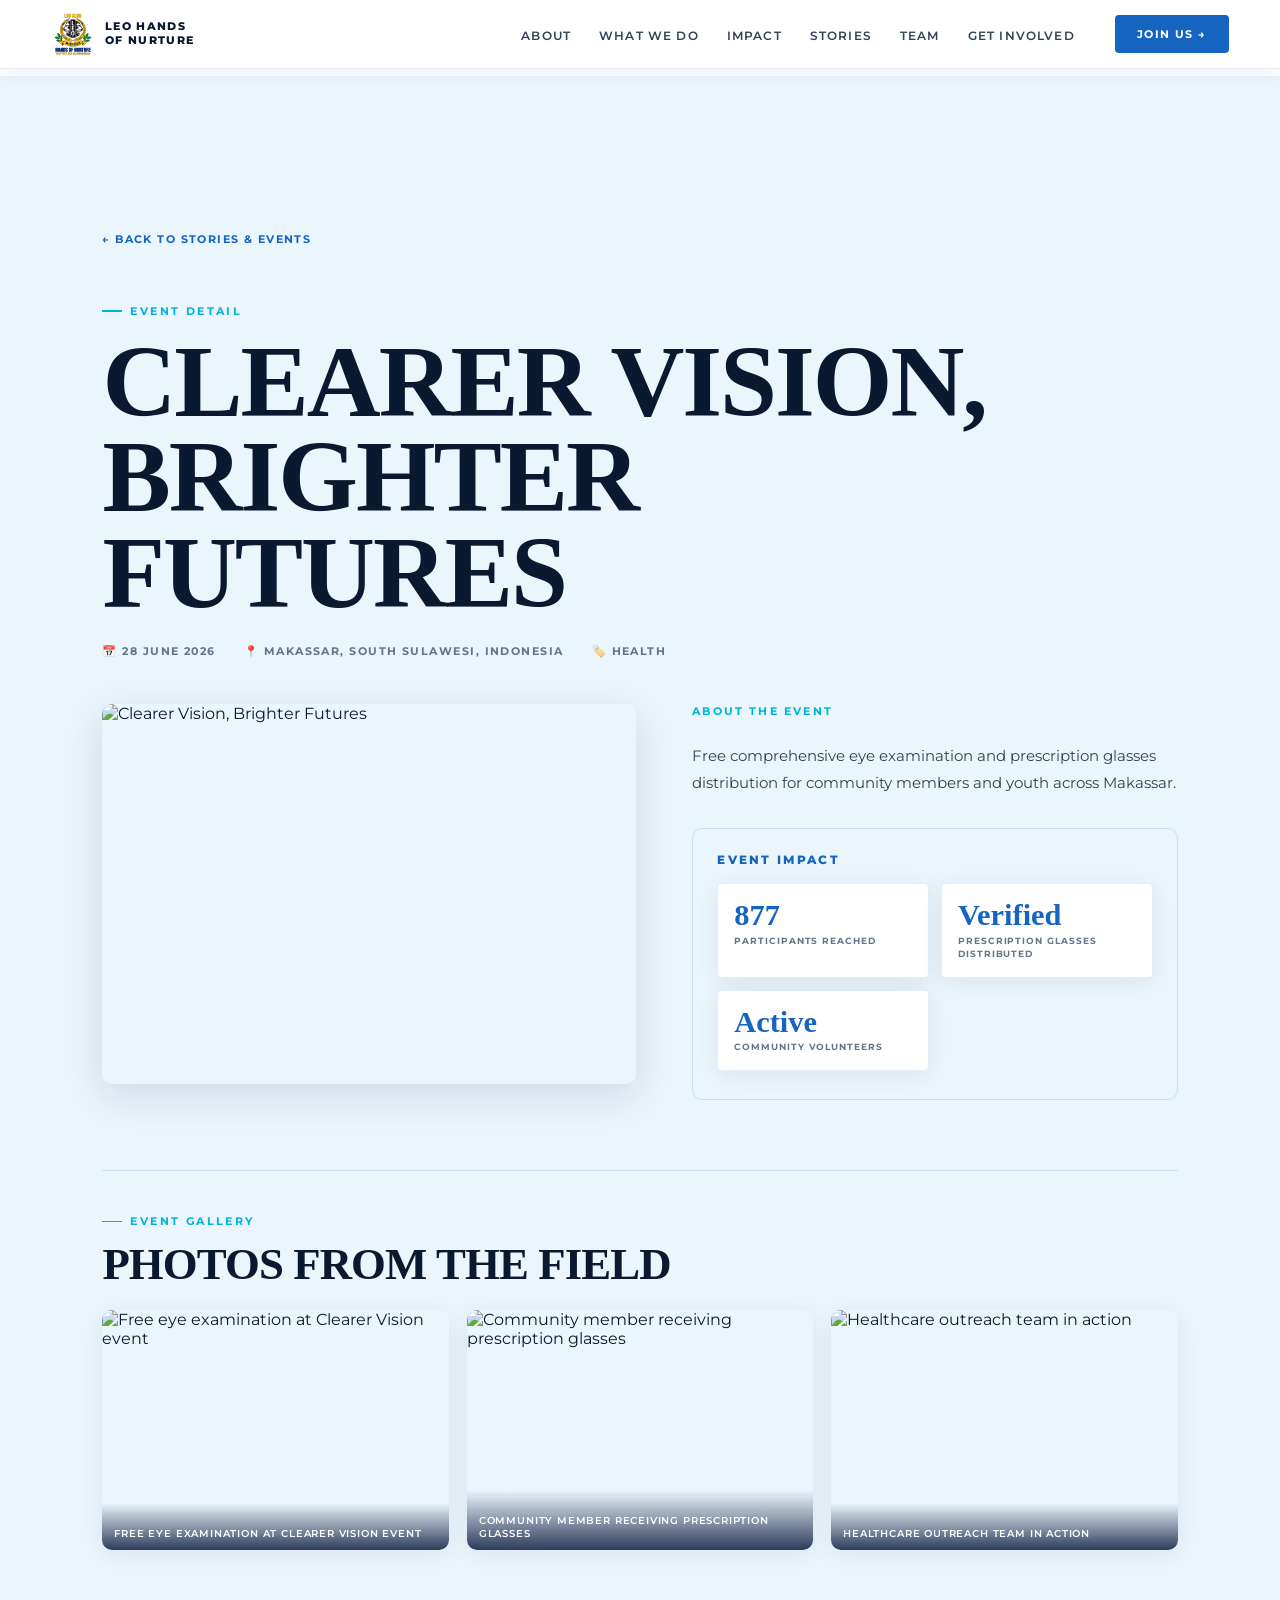
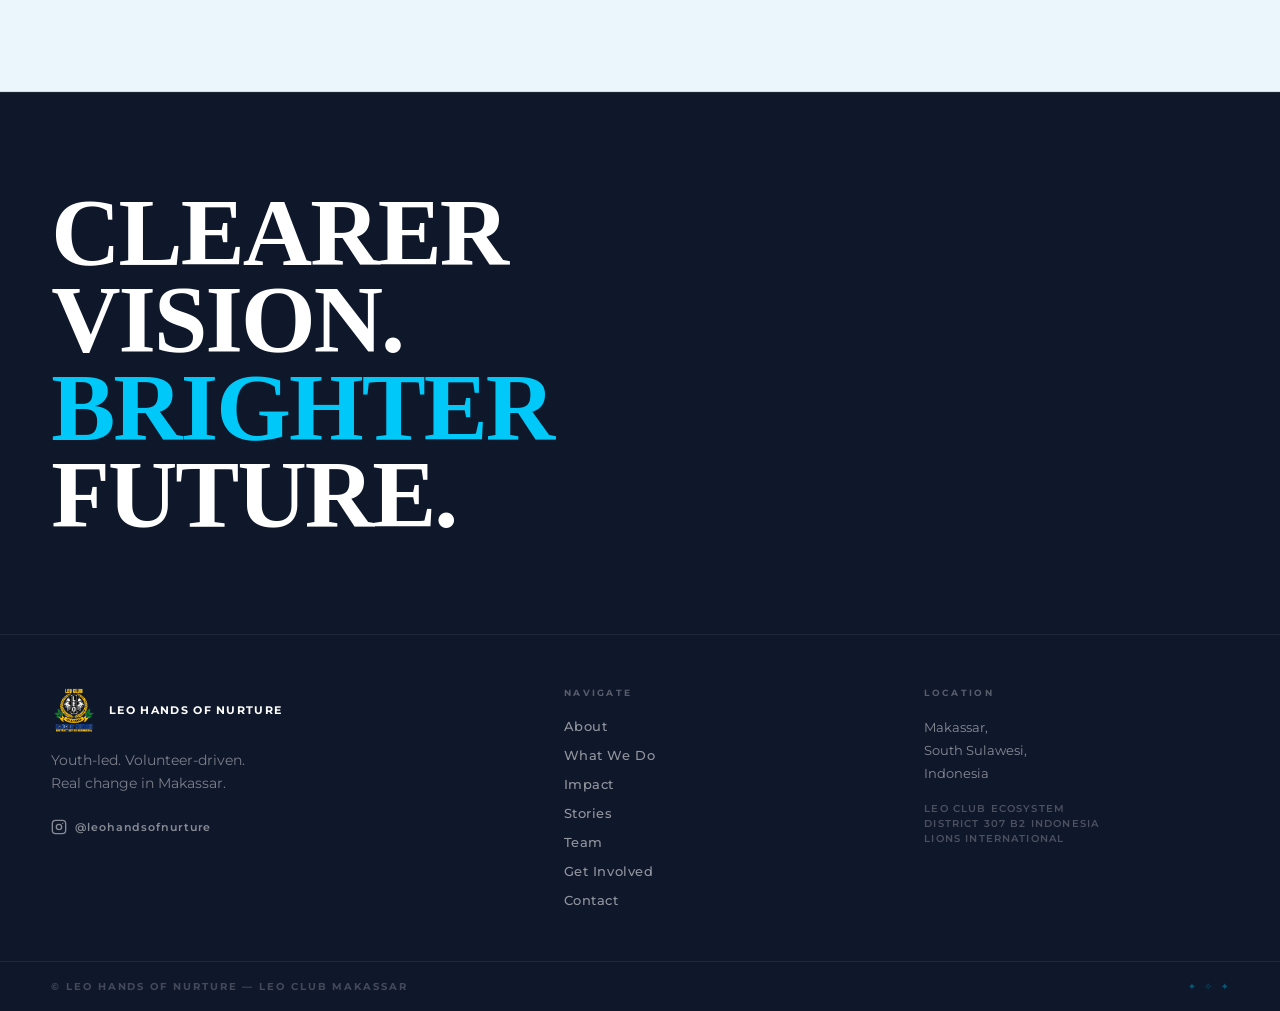
==== events/clearer-vision-brighter-futures.html @ 4dae2dee "Merge remote main and update LHON website" ====
<!DOCTYPE html>
<html lang="en">
<head>
  <meta charset="UTF-8" />
  <meta name="viewport" content="width=device-width, initial-scale=1.0" />
  <meta name="theme-color" content="#1565c0" />
  <title>Clearer Vision, Brighter Futures — Event Detail — Leo Hands of Nurture</title>
  <meta name="description" content="Clearer Vision, Brighter Futures event details — Free eye examinations and prescription glasses in Makassar, South Sulawesi." />
  <link rel="preconnect" href="https://fonts.googleapis.com" />
  <link rel="preconnect" href="https://fonts.gstatic.com" crossorigin />
  <link href="https://fonts.googleapis.com/css2?family=Montserrat:ital,wght@0,300;0,400;0,500;0,600;0,700;0,800;0,900;1,400;1,700&display=swap" rel="stylesheet" />
  <link rel="stylesheet" href="../styles.css" />
</head>
<body class="inner-page event-detail-page" data-event-id="clearer-vision-brighter-futures">

  <!-- ===================== NAVIGATION ===================== -->
  <header id="site-header" role="banner" class="scrolled">
    <nav class="nav-inner" aria-label="Primary navigation">
      <a href="../index.html#hero" class="nav-logo" aria-label="Leo Hands of Nurture — home">
        <img src="../assets/logo.png" alt="Leo Hands of Nurture logo" class="nav-logo-img" />
        <span class="nav-logo-text">LEO HANDS<br/>OF NURTURE</span>
      </a>
      <ul class="nav-links" role="list">
        <li><a href="../index.html#about">About</a></li>
        <li><a href="../index.html#what-we-do">What We Do</a></li>
        <li><a href="../index.html#impact">Impact</a></li>
        <li><a href="../index.html#stories">Stories</a></li>
        <li><a href="../team.html">Team</a></li>
        <li><a href="../index.html#get-involved">Get Involved</a></li>
      </ul>
      <a href="../index.html#collaborate" class="nav-cta btn-primary">JOIN US →</a>
      <button class="nav-hamburger" id="nav-hamburger" aria-label="Open navigation menu" aria-expanded="false" aria-controls="mobile-menu">
        <span></span><span></span><span></span>
      </button>
    </nav>
  </header>

  <!-- ===================== MOBILE MENU ===================== -->
  <div id="mobile-menu" class="mobile-menu" role="dialog" aria-modal="true" aria-label="Navigation menu">
    <div class="mobile-menu-header">
      <a href="../index.html#hero" class="nav-logo" aria-label="Home">
        <img src="../assets/logo.png" alt="Leo Hands of Nurture logo" class="nav-logo-img" />
        <span class="nav-logo-text">LEO HANDS OF NURTURE</span>
      </a>
      <button class="mobile-menu-close" id="mobile-menu-close" aria-label="Close navigation menu">✕</button>
    </div>
    <ul class="mobile-nav-links" role="list">
      <li><a href="../index.html#about" class="mobile-nav-link">About</a></li>
      <li><a href="../index.html#what-we-do" class="mobile-nav-link">What We Do</a></li>
      <li><a href="../index.html#impact" class="mobile-nav-link">Impact</a></li>
      <li><a href="../index.html#stories" class="mobile-nav-link">Stories</a></li>
      <li><a href="../team.html" class="mobile-nav-link">Team</a></li>
      <li><a href="../index.html#get-involved" class="mobile-nav-link">Get Involved</a></li>
    </ul>
    <div class="mobile-menu-footer">
      <a href="../index.html#collaborate" class="btn-primary mobile-cta">JOIN US →</a>
      <p class="mobile-location">Makassar, South Sulawesi, Indonesia</p>
    </div>
  </div>
  <div class="mobile-menu-overlay" id="mobile-menu-overlay" hidden></div>

  <main id="main-content">
    <section class="event-detail-hero" aria-labelledby="event-detail-title">
      <a class="back-link" href="../index.html#stories">← BACK TO STORIES &amp; EVENTS</a>
      <div id="event-detail-content">
        <!-- Rendered by app.js; static markup provided as progressive enhancement -->
        <div class="section-label">EVENT DETAIL</div>
        <h1 id="event-detail-title" class="display-headline">CLEARER VISION, BRIGHTER FUTURES</h1>
        <div class="event-meta">
          <span>📅 28 June 2026</span>
          <span>📍 Makassar, South Sulawesi, Indonesia</span>
          <span>🏷️ HEALTH</span>
        </div>
        <div class="event-detail-layout">
          <div class="event-main-image">
            <img src="https://images.unsplash.com/photo-1576091160550-2173dba999ef?w=800&q=85" alt="Free eye examination at Clearer Vision event" loading="eager" />
          </div>
          <div class="event-detail-copy">
            <h2 class="event-copy-heading">ABOUT THE EVENT</h2>
            <p>Free comprehensive eye examination and prescription glasses distribution for community members and youth across Makassar. Organized by Leo Hands of Nurture volunteers in collaboration with local healthcare partners.</p>
            <div class="event-impact-block">
              <h2 class="event-impact-title">EVENT IMPACT</h2>
              <div class="event-stats">
                <div class="event-stat-box">
                  <strong>877</strong>
                  <span>PARTICIPANTS REACHED</span>
                </div>
                <div class="event-stat-box">
                  <strong>Verified</strong>
                  <span>PRESCRIPTION GLASSES DISTRIBUTED</span>
                </div>
                <div class="event-stat-box">
                  <strong>Active</strong>
                  <span>COMMUNITY VOLUNTEERS</span>
                </div>
                <div class="event-stat-box">
                  <strong>Makassar</strong>
                  <span>OUTREACH FOCUS</span>
                </div>
              </div>
            </div>
          </div>
        </div>
        <section class="event-gallery" aria-labelledby="event-gallery-heading">
          <div class="section-label">EVENT GALLERY</div>
          <h2 id="event-gallery-heading" class="display-headline">PHOTOS FROM THE FIELD</h2>
          <div class="event-gallery-grid">
            <div class="event-gallery-item">
              <img src="https://images.unsplash.com/photo-1576091160550-2173dba999ef?w=700&q=80" alt="Free eye examination at Clearer Vision event" loading="lazy" />
              <span class="event-gallery-caption">Free eye examination at Clearer Vision event</span>
            </div>
            <div class="event-gallery-item">
              <img src="https://images.unsplash.com/photo-1509099836639-18ba1795216d?w=700&q=80" alt="Community member receiving prescription glasses" loading="lazy" />
              <span class="event-gallery-caption">Community member receiving prescription glasses</span>
            </div>
            <div class="event-gallery-item">
              <img src="https://images.unsplash.com/photo-1551076805-e1869033e561?w=700&q=80" alt="Healthcare outreach team in action" loading="lazy" />
              <span class="event-gallery-caption">Healthcare outreach team in action</span>
            </div>
          </div>
        </section>
      </div>
    </section>
  </main>

  <!-- ===================== FOOTER ===================== -->
  <footer id="footer" class="site-footer" role="contentinfo">
    <div class="footer-top">
      <div class="footer-statement display-headline">
        <span>CLEARER</span>
        <span>VISION.</span>
        <span class="footer-accent">BRIGHTER</span>
        <span>FUTURE.</span>
      </div>
    </div>
    <div class="footer-body">
      <div class="footer-brand-col">
        <div class="footer-logo">
          <img src="../assets/logo.png" alt="Leo Club Makassar — Hands of Nurture" class="footer-logo-img" />
          <span>LEO HANDS OF NURTURE</span>
        </div>
        <p class="footer-tagline-text">Youth-led. Volunteer-driven.<br/>Real change in Makassar.</p>
        <a href="https://www.instagram.com" target="_blank" rel="noopener noreferrer" class="footer-instagram" aria-label="Follow Leo Hands of Nurture on Instagram">
          <svg viewBox="0 0 24 24" fill="none" stroke="currentColor" stroke-width="2" aria-hidden="true">
            <rect x="2" y="2" width="20" height="20" rx="5" ry="5"/>
            <circle cx="12" cy="12" r="4"/>
            <circle cx="17.5" cy="6.5" r="1" fill="currentColor" stroke="none"/>
          </svg>
          <span>@leohandsofnurture</span>
        </a>
      </div>
      <nav class="footer-nav-col" aria-label="Footer navigation">
        <h3 class="footer-nav-heading">NAVIGATE</h3>
        <ul role="list">
          <li><a href="../index.html#about">About</a></li>
          <li><a href="../index.html#what-we-do">What We Do</a></li>
          <li><a href="../index.html#impact">Impact</a></li>
          <li><a href="../index.html#stories">Stories</a></li>
          <li><a href="../team.html">Team</a></li>
          <li><a href="../index.html#get-involved">Get Involved</a></li>
          <li><a href="../index.html#collaborate">Contact</a></li>
        </ul>
      </nav>
      <div class="footer-location-col">
        <h3 class="footer-nav-heading">LOCATION</h3>
        <address class="footer-address">
          Makassar,<br/>South Sulawesi,<br/>Indonesia
        </address>
        <div class="footer-affiliation">
          <span>Leo Club Ecosystem</span>
          <span>District 307 B2 Indonesia</span>
          <span>Lions International</span>
        </div>
      </div>
    </div>
    <div class="footer-bottom">
      <span class="footer-copyright">© LEO HANDS OF NURTURE — LEO CLUB MAKASSAR</span>
      <div class="footer-bottom-sparkles" aria-hidden="true">
        <span>✦</span><span>✧</span><span>✦</span>
      </div>
    </div>
  </footer>

  <script src="../app.js"></script>
</body>
</html>
---- styles.css ----
/* ============================================================
   LEO HANDS OF NURTURE — DESIGN SYSTEM v4 (BRIGHT & HOPEFUL)
   ============================================================ */

/* ── DESIGN TOKENS ── */
:root {
  --white:         #ffffff;
  --off-white:     #f8fbff;
  --light-blue:    #e8f4fd;
  --sky-blue:      #38bdf8;
  --cyan:          #00b4d8;
  --cyan-bright:   #00c8f8;
  --campaign-blue: #1565c0;
  --royal-blue:    #1d4ed8;
  --deep-blue:     #0f172a;
  --navy:          #090e1a;
  --text-dark:     #0a192f;
  --text-mid:      #334155;
  --text-soft:     #64748b;
  --border-light:  #e2edf7;
  --border-mid:    #cbdff1;
  --accent-gold:   #f5a623;
  --bg-white:      #ffffff;
  --bg-off-white:  #f6fafe;
  --bg-light-blue: #ebf5fc;
  --bg-blue-block: #1565c0;
  --bg-dark:       #0d1b3e;

  --font-display: 'Georgia', 'Times New Roman', 'Palatino', serif;
  --font-body:    'Montserrat', system-ui, -apple-system, sans-serif;

  --radius-sm:  4px;
  --radius-md:  10px;
  --radius-lg:  18px;
  --radius-xl:  28px;

  --shadow-card:  0 4px 24px rgba(13,27,62,0.07);
  --shadow-lift:  0 12px 40px rgba(13,27,62,0.12);
  --shadow-float: 0 20px 60px rgba(13,27,62,0.15);

  --transition-fast:   0.2s ease;
  --transition-normal: 0.35s cubic-bezier(0.4,0,0.2,1);
  --transition-slow:   0.6s cubic-bezier(0.4,0,0.2,1);
}

/* ── RESET ── */
*, *::before, *::after { box-sizing: border-box; margin: 0; padding: 0; }

html { scroll-behavior: smooth; overflow-x: hidden; }

body {
  font-family: var(--font-body);
  background: var(--bg-white);
  color: var(--text-dark);
  overflow-x: hidden;
  max-width: 100vw;
  -webkit-font-smoothing: antialiased;
}

img { display: block; max-width: 100%; height: auto; }
a { color: inherit; text-decoration: none; }
ul { list-style: none; }
button { font-family: var(--font-body); cursor: pointer; border: none; background: none; }
[hidden] { display: none !important; }

:focus-visible { outline: 2px solid var(--cyan); outline-offset: 3px; border-radius: var(--radius-sm); }

/* ── TYPOGRAPHY ── */
.display-headline {
  font-family: var(--font-display);
  font-weight: 700;
  line-height: 0.93;
  letter-spacing: -0.02em;
  text-transform: uppercase;
  color: var(--text-dark);
}

.section-label {
  font-family: var(--font-body);
  font-size: 0.68rem;
  font-weight: 700;
  letter-spacing: 0.22em;
  text-transform: uppercase;
  color: var(--cyan);
  display: inline-flex;
  align-items: center;
  gap: 8px;
  margin-bottom: 1rem;
}
.section-label::before { content: ''; display: inline-block; width: 20px; height: 1.5px; background: var(--cyan); }
.section-label.on-dark { color: rgba(255,255,255,0.85); }
.section-label.on-dark::before { background: rgba(255,255,255,0.6); }

/* ── BUTTONS ── */
.btn-primary {
  display: inline-flex; align-items: center; gap: 8px;
  font-family: var(--font-body); font-size: 0.78rem; font-weight: 700;
  letter-spacing: 0.13em; text-transform: uppercase;
  color: var(--white); background: var(--campaign-blue);
  padding: 14px 28px; border-radius: var(--radius-sm); border: 2px solid var(--campaign-blue);
  transition: transform var(--transition-fast), background var(--transition-fast), box-shadow var(--transition-fast);
  white-space: nowrap; min-height: 44px;
}
.btn-primary:hover, .btn-primary:focus-visible {
  background: var(--royal-blue); border-color: var(--royal-blue);
  transform: translateY(-2px); box-shadow: 0 8px 24px rgba(21,101,192,0.35);
}

.btn-outline {
  display: inline-flex; align-items: center; gap: 8px;
  font-family: var(--font-body); font-size: 0.78rem; font-weight: 700;
  letter-spacing: 0.13em; text-transform: uppercase;
  color: var(--white); background: transparent;
  padding: 12px 28px; border: 2px solid rgba(255,255,255,0.7); border-radius: var(--radius-sm);
  transition: background var(--transition-fast), color var(--transition-fast), border-color var(--transition-fast), transform var(--transition-fast);
  min-height: 44px;
}
.btn-outline:hover, .btn-outline:focus-visible {
  background: var(--white); color: var(--campaign-blue); border-color: var(--white); transform: translateY(-2px);
}

.btn-primary-light {
  display: inline-flex; align-items: center; gap: 8px;
  font-family: var(--font-body); font-size: 0.78rem; font-weight: 700;
  letter-spacing: 0.13em; text-transform: uppercase;
  color: var(--campaign-blue); background: var(--white);
  padding: 14px 28px; border: 2px solid var(--white); border-radius: var(--radius-sm);
  transition: transform var(--transition-fast), box-shadow var(--transition-fast), background var(--transition-fast);
  min-height: 44px;
}
.btn-primary-light:hover, .btn-primary-light:focus-visible {
  background: var(--light-blue); transform: translateY(-2px); box-shadow: 0 8px 24px rgba(0,0,0,0.15);
}

.btn-outline-light {
  display: inline-flex; align-items: center; gap: 8px;
  font-family: var(--font-body); font-size: 0.78rem; font-weight: 700;
  letter-spacing: 0.13em; text-transform: uppercase;
  color: var(--campaign-blue); background: transparent;
  padding: 12px 28px; border: 2px solid var(--campaign-blue); border-radius: var(--radius-sm);
  transition: background var(--transition-fast), color var(--transition-fast), transform var(--transition-fast);
  min-height: 44px;
}
.btn-outline-light:hover, .btn-outline-light:focus-visible {
  background: var(--campaign-blue); color: var(--white); transform: translateY(-2px);
}

/* ============================================================
   AUTHENTIC TRANSPARENT LOGO SYSTEM (NO WHITE SQUARES)
   ============================================================ */

/* Base sizing for all logo instances */
.nav-logo-img {
  width: 44px;
  height: 44px;
  object-fit: contain;
  flex-shrink: 0;
  border-radius: 0;
  transition: transform var(--transition-fast);
}
.nav-logo:hover .nav-logo-img {
  transform: scale(1.05);
}

.footer-logo-img {
  width: 46px;
  height: 46px;
  object-fit: contain;
  flex-shrink: 0;
}

.network-real-logo {
  width: 72px;
  height: 72px;
  object-fit: contain;
  transition: transform var(--transition-fast);
}
.network-logo-placeholder:hover .network-real-logo {
  transform: scale(1.08);
}

.intro-logo-img {
  width: clamp(160px, 30vw, 240px);
  height: auto;
  object-fit: contain;
  animation: introPulse 2.5s ease-in-out infinite;
  filter: drop-shadow(0 12px 32px rgba(0, 180, 216, 0.2));
}

.footer-logo {
  display: flex;
  align-items: center;
  gap: 12px;
  margin-bottom: 16px;
}

/* ============================================================
   INTRO SCREEN
   ============================================================ */
#intro-screen {
  position: fixed; inset: 0; z-index: 9999;
  display: flex; align-items: center; justify-content: center;
  background: var(--white);
  transition: opacity 0.7s ease, visibility 0.7s ease;
}
#intro-screen.fade-out { opacity: 0; visibility: hidden; pointer-events: none; }
#intro-screen.done { display: none; }

.intro-bg {
  position: absolute; inset: 0;
  background: radial-gradient(ellipse 60% 60% at 50% 50%, rgba(0,180,216,0.06) 0%, transparent 70%);
  pointer-events: none;
}

#intro-skip {
  position: absolute; top: 24px; right: 28px;
  font-family: var(--font-body); font-size: 0.68rem; font-weight: 600;
  letter-spacing: 0.15em; text-transform: uppercase;
  color: var(--text-soft); background: transparent;
  border: 1px solid var(--border-mid); padding: 8px 16px; border-radius: 20px;
  cursor: pointer; transition: color var(--transition-fast), border-color var(--transition-fast);
}
#intro-skip:hover { color: var(--campaign-blue); border-color: var(--campaign-blue); }

.intro-content {
  text-align: center; display: flex; flex-direction: column;
  align-items: center; gap: 20px;
  animation: introReveal 0.7s ease forwards;
}

@keyframes introReveal { from { opacity: 0; transform: translateY(16px); } to { opacity: 1; transform: translateY(0); } }
@keyframes introPulse { 0%, 100% { transform: scale(1); } 50% { transform: scale(1.025); } }

.intro-logo-mark { position: relative; display: flex; align-items: center; justify-content: center; }

.intro-stars { position: absolute; inset: -20px; pointer-events: none; }
.intro-star { position: absolute; color: var(--cyan); font-size: 14px; animation: introStarPulse 2.5s ease-in-out infinite; }
.s1 { top: 15%; left: 10%; animation-delay: 0s; }
.s2 { top: 15%; right: 10%; animation-delay: 0.5s; }
.s3 { bottom: 15%; left: 15%; animation-delay: 1s; }
.s4 { bottom: 15%; right: 15%; animation-delay: 1.5s; }
@keyframes introStarPulse { 0%, 100% { opacity: 0.3; transform: scale(0.9); } 50% { opacity: 0.9; transform: scale(1.2); } }

.intro-tagline { display: flex; flex-direction: column; align-items: center; gap: 3px; animation: introTaglineReveal 0.8s ease 0.4s both; }
@keyframes introTaglineReveal { from { opacity: 0; } to { opacity: 1; } }
.intro-tagline span {
  font-family: var(--font-body); font-size: clamp(0.6rem, 1.4vw, 0.72rem);
  font-weight: 700; letter-spacing: 0.28em; color: var(--text-soft); text-transform: uppercase;
}

/* ============================================================
   NAVIGATION
   ============================================================ */
#site-header {
  position: fixed; top: 0; left: 0; right: 0; z-index: 1000;
  padding: 16px 0; background: transparent;
  transition: background var(--transition-normal), padding var(--transition-normal), box-shadow var(--transition-normal);
}
#site-header.scrolled {
  background: rgba(255,255,255,0.96);
  backdrop-filter: blur(20px); -webkit-backdrop-filter: blur(20px);
  padding: 10px 0; box-shadow: 0 2px 20px rgba(13,27,62,0.1);
}

/* When over hero (dark bg) and not yet scrolled on homepage */
body:not(.inner-page) #site-header:not(.scrolled) .nav-logo-text { color: var(--white); }
body:not(.inner-page) #site-header:not(.scrolled) .nav-links a { color: rgba(255,255,255,0.85); }
body:not(.inner-page) #site-header:not(.scrolled) .nav-hamburger span { background: var(--white); }
body:not(.inner-page) #site-header:not(.scrolled) .nav-cta {
  background: rgba(255,255,255,0.15); border-color: rgba(255,255,255,0.6); color: var(--white);
}
body:not(.inner-page) #site-header:not(.scrolled) .nav-cta:hover { background: var(--white); color: var(--campaign-blue); }

/* Inner page header: always solid white background, dark legible text, crisp border */
body.inner-page {
  padding-top: 76px;
}
body.inner-page #site-header {
  background: rgba(255, 255, 255, 0.98) !important;
  backdrop-filter: blur(20px);
  -webkit-backdrop-filter: blur(20px);
  padding: 12px 0;
  box-shadow: 0 2px 20px rgba(13, 27, 62, 0.08);
  border-bottom: 1px solid var(--border-light);
}
body.inner-page #site-header .nav-logo-text { color: var(--text-dark) !important; }
body.inner-page #site-header .nav-links a { color: var(--text-mid) !important; }
body.inner-page #site-header .nav-links a:hover,
body.inner-page #site-header .nav-links a.nav-active { color: var(--campaign-blue) !important; }
body.inner-page #site-header .nav-hamburger span { background: var(--text-dark) !important; }
body.inner-page #site-header .nav-cta {
  background: var(--campaign-blue) !important;
  border-color: var(--campaign-blue) !important;
  color: var(--white) !important;
}
body.inner-page #site-header .nav-cta:hover {
  background: var(--royal-blue) !important;
  border-color: var(--royal-blue) !important;
  color: var(--white) !important;
}

.nav-inner {
  max-width: 1400px; margin: 0 auto;
  padding: 0 clamp(20px, 4vw, 60px);
  display: flex; align-items: center; gap: 32px;
}
.nav-logo { display: flex; align-items: center; gap: 10px; flex-shrink: 0; }
.nav-logo-text {
  font-family: var(--font-body); font-size: 0.68rem; font-weight: 800;
  letter-spacing: 0.12em; text-transform: uppercase; color: var(--text-dark);
  white-space: nowrap; line-height: 1.25;
  transition: color var(--transition-fast);
}
#site-header.scrolled .nav-logo-text { color: var(--text-dark); }

.nav-links { display: flex; align-items: center; gap: 28px; margin-left: auto; }
.nav-links a {
  font-family: var(--font-body); font-size: 0.73rem; font-weight: 600;
  letter-spacing: 0.1em; text-transform: uppercase; color: var(--text-mid);
  transition: color var(--transition-fast); position: relative;
}
.nav-links a::after {
  content: ''; position: absolute; bottom: -3px; left: 0;
  width: 0; height: 2px; background: var(--cyan); transition: width var(--transition-fast);
}
.nav-links a:hover, .nav-links a:focus-visible { color: var(--campaign-blue); }
.nav-links a:hover::after, .nav-links a:focus-visible::after { width: 100%; }
.nav-links a.nav-active { color: var(--campaign-blue); }
.nav-links a.nav-active::after { width: 100%; }

.nav-cta { margin-left: 8px; font-size: 0.7rem; padding: 10px 20px; min-height: 38px; }

.nav-hamburger { display: none; flex-direction: column; gap: 5px; padding: 8px; margin-left: auto; }
.nav-hamburger span {
  display: block; width: 22px; height: 2px; background: var(--text-dark);
  border-radius: 2px; transition: transform var(--transition-fast), opacity var(--transition-fast);
}

/* ── MOBILE MENU ── */
.mobile-menu {
  position: fixed; inset: 0; z-index: 1001;
  background: var(--white); display: flex !important; flex-direction: column;
  transform: translateX(100%); transition: transform 0.4s cubic-bezier(0.4,0,0.2,1);
  visibility: hidden; pointer-events: none;
}
.mobile-menu.open { transform: translateX(0); visibility: visible; pointer-events: auto; }

.mobile-menu-overlay {
  position: fixed; inset: 0; z-index: 1000;
  background: rgba(13,27,62,0.45); opacity: 0; transition: opacity var(--transition-normal);
}
.mobile-menu-overlay:not([hidden]) { display: block; opacity: 1; }

.mobile-menu-header {
  display: flex; align-items: center; justify-content: space-between;
  padding: 20px 24px; border-bottom: 1px solid var(--border-light);
}
.mobile-menu-close { font-size: 1.2rem; color: var(--text-soft); padding: 8px; transition: color var(--transition-fast); }
.mobile-menu-close:hover { color: var(--text-dark); }

.mobile-nav-links { flex: 1; display: flex; flex-direction: column; padding: 28px 24px; gap: 0; overflow-y: auto; }
.mobile-nav-link {
  display: flex; align-items: center;
  font-family: var(--font-display); font-size: clamp(1.6rem, 5.5vw, 2.2rem);
  font-weight: 700; color: var(--text-dark); padding: 12px 0;
  border-bottom: 1px solid var(--border-light);
  transition: color var(--transition-fast), padding-left var(--transition-fast);
  text-transform: uppercase; letter-spacing: 0.02em; min-height: 52px;
}
.mobile-nav-link:hover, .mobile-nav-link:focus-visible { color: var(--campaign-blue); padding-left: 8px; }

.mobile-menu-footer {
  padding: 24px; border-top: 1px solid var(--border-light);
  display: flex; flex-direction: column; gap: 12px; background: var(--bg-off-white);
}
.mobile-cta { width: 100%; justify-content: center; font-size: 0.82rem; padding: 15px; }
.mobile-location { font-size: 0.65rem; letter-spacing: 0.14em; text-transform: uppercase; color: var(--text-soft); text-align: center; }

/* ============================================================
   HERO
   ============================================================ */
.section-hero {
  position: relative; min-height: 100svh;
  background: var(--royal-blue); overflow: hidden;
  display: flex; flex-direction: column;
}

.hero-bg-shapes { position: absolute; inset: 0; pointer-events: none; z-index: 0; }
.hero-shape { position: absolute; border-radius: 50%; }
.shape-1 { width: 800px; height: 800px; background: radial-gradient(circle, rgba(0,200,248,0.18) 0%, transparent 65%); top: -300px; right: -150px; }
.shape-2 { width: 500px; height: 500px; background: radial-gradient(circle, rgba(0,180,216,0.12) 0%, transparent 65%); bottom: -100px; left: -120px; }
.shape-3 { width: 250px; height: 250px; background: rgba(255,255,255,0.04); top: 55%; right: 18%; border-radius: 50%; }

.hero-grid {
  flex: 1; display: grid; grid-template-columns: 1fr 1.2fr 0.45fr;
  max-width: 1400px; margin: 0 auto; width: 100%;
  padding: 120px clamp(20px,4vw,60px) 80px;
  align-items: center; position: relative; z-index: 1;
}

.hero-left { display: flex; flex-direction: column; gap: 28px; padding-right: 36px; }

.hero-label {
  display: inline-flex; align-items: center; gap: 8px;
  font-family: var(--font-body); font-size: 0.62rem; font-weight: 700;
  letter-spacing: 0.25em; text-transform: uppercase; color: rgba(255,255,255,0.5);
}
.label-dot {
  width: 6px; height: 6px; border-radius: 50%; background: var(--cyan-bright); flex-shrink: 0;
  animation: dotPulse 2s ease-in-out infinite;
}
@keyframes dotPulse { 0%, 100% { transform: scale(1); opacity: 0.8; } 50% { transform: scale(1.5); opacity: 1; } }

.hero-headline { font-size: clamp(2.8rem, 6.2vw, 7rem); color: var(--white); }
.hero-line { display: block; opacity: 0; transform: translateY(40px); transition: opacity 0.6s ease, transform 0.6s ease; }
.hero-line.revealed { opacity: 1; transform: translateY(0); }
.hl-1 { transition-delay: 0.1s; }
.hl-2 { transition-delay: 0.2s; color: var(--cyan-bright); }
.hl-3 { transition-delay: 0.3s; }
.hl-4 { transition-delay: 0.4s; -webkit-text-stroke: 1.5px rgba(255,255,255,0.45); color: transparent; }

.hero-sub {
  font-family: var(--font-body); font-size: clamp(0.72rem, 1.4vw, 0.88rem);
  font-weight: 600; letter-spacing: 0.22em; text-transform: uppercase; color: rgba(255,255,255,0.55);
}
.hero-ctas { display: flex; flex-wrap: wrap; gap: 12px; }

/* Hero Center */
.hero-center {
  position: relative; display: flex; align-items: center;
  justify-content: center; height: 580px;
}
.hero-photo-frame {
  border-radius: var(--radius-md); overflow: hidden;
  transition: transform 0.4s ease, box-shadow 0.4s ease; will-change: transform;
}
.hero-photo-frame:hover { box-shadow: var(--shadow-float); z-index: 5; }

.main-photo {
  width: 340px; height: 420px; box-shadow: var(--shadow-float);
  position: relative; border: 4px solid rgba(255,255,255,0.12);
}
.main-photo .photo-inner { width: 100%; height: 100%; overflow: hidden; }
.main-photo img { width: 100%; height: 100%; object-fit: cover; transition: transform 0.6s ease; }
.main-photo:hover img { transform: scale(1.04); }

.photo-label {
  position: absolute; bottom: 12px; left: 12px;
  font-family: var(--font-body); font-size: 0.58rem; font-weight: 700;
  letter-spacing: 0.18em; text-transform: uppercase;
  background: var(--cyan-bright); color: var(--deep-blue); padding: 4px 10px; border-radius: 2px;
}

.float-photo { position: absolute; box-shadow: var(--shadow-lift); border: 3px solid var(--white); }
.float-photo img { width: 100%; height: 100%; object-fit: cover; }
.fp-1 { width: 140px; height: 160px; top: 20px; left: -30px; transform: rotate(-3deg); border-radius: var(--radius-md); }
.fp-1:hover { transform: rotate(0deg) scale(1.06); }
.fp-2 { width: 120px; height: 140px; bottom: 60px; left: -20px; transform: rotate(2deg); border-radius: var(--radius-md); }
.fp-2:hover { transform: rotate(0deg) scale(1.06); }
.fp-3 { width: 130px; height: 150px; top: 30px; right: -30px; transform: rotate(3deg); border-radius: var(--radius-md); }
.fp-3:hover { transform: rotate(0deg) scale(1.06); }

.hero-sparkles { position: absolute; inset: 0; pointer-events: none; }
.sparkle { position: absolute; color: rgba(255,255,255,0.5); animation: sparkleFade 3s ease-in-out infinite; }
.sp-1 { top: 10%; left: 10%; font-size: 10px; animation-delay: 0s; }
.sp-2 { top: 18%; right: 6%; font-size: 14px; animation-delay: 0.7s; }
.sp-3 { bottom: 28%; left: 6%; font-size: 8px; animation-delay: 1.2s; }
.sp-4 { bottom: 14%; right: 14%; font-size: 12px; animation-delay: 1.8s; }
.sp-5 { top: 52%; left: 48%; font-size: 10px; animation-delay: 2.3s; }
@keyframes sparkleFade { 0%, 100% { opacity: 0.2; transform: scale(0.8); } 50% { opacity: 1; transform: scale(1.3); } }

.hero-line-deco { position: absolute; pointer-events: none; }
.hero-line-v { width: 1px; height: 80px; top: 40px; right: 30px; background: rgba(255,255,255,0.15); }
.hero-line-h { height: 1px; width: 60px; bottom: 50px; left: 30px; background: rgba(255,255,255,0.15); }

/* Hero Right */
.hero-right { display: flex; flex-direction: column; align-items: flex-start; gap: 28px; padding-left: 20px; }
.hero-tagline-vert { display: flex; flex-direction: column; gap: 5px; }
.hero-tagline-vert span {
  font-family: var(--font-body); font-size: 0.58rem; font-weight: 700;
  letter-spacing: 0.2em; text-transform: uppercase; color: rgba(255,255,255,0.4);
}
.hero-stat-pill {
  display: flex; align-items: baseline; gap: 8px;
  background: rgba(255,255,255,0.1); border: 1px solid rgba(255,255,255,0.2);
  padding: 14px 18px; border-radius: var(--radius-md); backdrop-filter: blur(8px);
}
.stat-big { font-family: var(--font-display); font-size: 2rem; font-weight: 700; color: var(--cyan-bright); line-height: 1; }
.stat-label { font-family: var(--font-body); font-size: 0.58rem; font-weight: 600; letter-spacing: 0.12em; text-transform: uppercase; color: rgba(255,255,255,0.55); line-height: 1.35; }
.hero-badge { display: flex; flex-direction: column; gap: 4px; }
.hero-badge span { font-family: var(--font-body); font-size: 0.54rem; font-weight: 700; letter-spacing: 0.15em; text-transform: uppercase; color: rgba(255,255,255,0.35); }

/* Hero scroll indicator */
.hero-scroll-indicator {
  position: absolute; bottom: 28px; left: 50%; transform: translateX(-50%);
  display: flex; flex-direction: column; align-items: center; gap: 4px; z-index: 1;
}
.scroll-text { font-family: var(--font-body); font-size: 0.52rem; font-weight: 600; letter-spacing: 0.25em; color: rgba(255,255,255,0.35); }
.scroll-arrow { color: rgba(255,255,255,0.35); font-size: 1rem; animation: scrollBounce 2s ease-in-out infinite; }
@keyframes scrollBounce { 0%, 100% { transform: translateY(0); } 50% { transform: translateY(6px); } }

/* ============================================================
   MARQUEE STRIPS
   ============================================================ */
.marquee-strip { overflow: hidden; padding: 16px 0; position: relative; z-index: 1; }

.marquee-dark {
  background: var(--bg-light-blue);
  border-top: 1px solid var(--border-mid); border-bottom: 1px solid var(--border-mid);
}
.marquee-dark .marquee-content span { color: var(--campaign-blue) !important; }
.marquee-dark .marquee-dot { color: var(--cyan) !important; }

.marquee-cyan { background: var(--cyan); }
.marquee-cyan .marquee-content span { color: var(--white) !important; }
.marquee-cyan .marquee-dot { color: rgba(255,255,255,0.5) !important; }
.marquee-outlined { -webkit-text-stroke: 1.5px var(--white) !important; color: transparent !important; font-size: 0.78rem !important; }

.marquee-light {
  background: var(--bg-white);
  border-top: 1.5px solid var(--border-mid); border-bottom: 1.5px solid var(--border-mid);
}
.marquee-light .marquee-large span { color: rgba(21,101,192,0.35) !important; }
.marquee-light .marquee-large .marquee-dot { color: rgba(21,101,192,0.18) !important; }

.marquee-track { display: flex; width: max-content; animation: marqueeLeft 28s linear infinite; }
.marquee-right { animation: marqueeRight 22s linear infinite; }
@keyframes marqueeLeft { from { transform: translateX(0); } to { transform: translateX(-50%); } }
@keyframes marqueeRight { from { transform: translateX(-50%); } to { transform: translateX(0); } }

.marquee-content {
  display: flex; align-items: center; gap: 28px;
  padding: 0 14px; white-space: nowrap; flex-shrink: 0;
}
.marquee-content span {
  font-family: var(--font-body); font-size: 0.78rem; font-weight: 700;
  letter-spacing: 0.2em; text-transform: uppercase; color: var(--campaign-blue);
}
.marquee-dot { font-size: 0.6rem !important; }
.marquee-large span {
  font-family: var(--font-display) !important; font-size: clamp(1.2rem, 3vw, 2rem) !important;
  font-weight: 700 !important; letter-spacing: 0.05em !important;
}
.marquee-strip:hover .marquee-track { animation-play-state: paused; }
@media (prefers-reduced-motion: reduce) {
  .marquee-track { animation: none !important; }
  .marquee-content { flex-wrap: wrap; }
}

@media (max-width: 1024px) {
  .wwd-grid-content { grid-template-columns: repeat(2, minmax(0, 1fr)); }
  .member-grid { grid-template-columns: repeat(2, minmax(0, 1fr)); }
}

@media (max-width: 768px) {
  .event-timeline { padding-left: 34px; }
  .event-timeline::before { left: 8px; }
  .timeline-marker { left: -32px; }
  .timeline-date { position: static; width: auto; text-align: left; margin-bottom: 10px; }
  .timeline-card { grid-template-columns: 1fr; }
  .timeline-card-image { min-height: 170px; }
  .department-heading { align-items: flex-start; flex-direction: column; }
  .department-heading h2 { text-align: left; }
  .event-detail-layout { grid-template-columns: minmax(0, 1fr); gap: 32px; }
  .event-main-image { min-height: 280px; }
}

@media (max-width: 480px) {
  .wwd-grid-content, .member-grid { grid-template-columns: 1fr; }
  .inner-page { padding-top: 68px; }
  .inner-hero h1, .event-detail-hero h1 { font-size: clamp(2.6rem, 13vw, 4rem); }
}

/* Keep the new data-driven surfaces within the mobile viewport. */
@media (max-width: 1024px) {
  .wwd-grid-content { grid-template-columns: repeat(2, minmax(0, 1fr)); }
  .member-grid { grid-template-columns: repeat(2, minmax(0, 1fr)); }
}

@media (max-width: 768px) {
  .event-timeline { padding-left: 34px; }
  .event-timeline::before { left: 8px; }
  .timeline-marker { left: -32px; }
  .timeline-date { position: static; width: auto; text-align: left; margin-bottom: 10px; }
  .timeline-card { grid-template-columns: 1fr; }
  .timeline-card-image { min-height: 170px; }
  .department-heading { align-items: flex-start; flex-direction: column; }
  .department-heading h2 { text-align: left; }
  .event-detail-layout { grid-template-columns: minmax(0, 1fr); gap: 32px; }
  .event-main-image { min-height: 280px; }
}

@media (max-width: 480px) {
  .wwd-grid-content, .member-grid { grid-template-columns: 1fr; }
  .inner-page { padding-top: 68px; }
  .inner-hero h1, .event-detail-hero h1 { font-size: clamp(2.6rem, 13vw, 4rem); }
}

@media (max-width: 1024px) {
  .wwd-grid-content { grid-template-columns: repeat(2, 1fr); }
  .member-grid { grid-template-columns: repeat(2, minmax(0, 1fr)); }
  .event-detail-layout { gap: 32px; }
}

@media (max-width: 768px) {
  .event-timeline { padding-left: 34px; }
  .event-timeline::before { left: 8px; }
  .timeline-marker { left: -32px; }
  .timeline-date { position: static; width: auto; text-align: left; margin-bottom: 10px; }
  .timeline-card { grid-template-columns: 1fr; }
  .timeline-card-image { min-height: 170px; }
  .department-heading { align-items: flex-start; flex-direction: column; }
  .department-heading h2 { text-align: left; }
  .event-detail-layout { grid-template-columns: 1fr; }
  .event-main-image { min-height: 280px; }
}

@media (max-width: 480px) {
  .wwd-grid-content, .member-grid { grid-template-columns: 1fr; }
  .inner-page { padding-top: 68px; }
  .inner-hero h1, .event-detail-hero h1 { font-size: clamp(2.6rem, 13vw, 4rem); }
}

/* ============================================================
   ABOUT
   ============================================================ */
.section-about {
  background: var(--bg-white);
  padding: clamp(80px,10vw,140px) clamp(20px,4vw,60px);
  max-width: 1400px; margin: 0 auto;
}
.about-grid { display: grid; grid-template-columns: 1fr 1fr; gap: 80px; align-items: center; }
.about-headline { font-size: clamp(2.2rem, 4.5vw, 4.5rem); margin-bottom: 28px; color: var(--text-dark); }
.about-headline span { display: block; }
.about-body { display: flex; flex-direction: column; gap: 16px; margin-bottom: 28px; }
.about-body p { font-size: 0.95rem; line-height: 1.78; color: var(--text-mid); }
.about-tags { display: flex; flex-wrap: wrap; gap: 8px; }
.tag {
  font-family: var(--font-body); font-size: 0.62rem; font-weight: 700; letter-spacing: 0.12em;
  text-transform: uppercase; color: var(--campaign-blue); background: var(--bg-light-blue);
  border: 1px solid var(--border-mid); padding: 6px 14px; border-radius: 2px;
}

.about-visual-col { position: relative; }
.about-photo-stack { position: relative; height: 500px; }
.about-photo { position: absolute; border-radius: var(--radius-md); overflow: hidden; box-shadow: var(--shadow-lift); transition: transform var(--transition-normal), box-shadow var(--transition-normal); }
.about-photo:hover { transform: scale(1.025); box-shadow: var(--shadow-float); }
.about-photo img { width: 100%; height: 100%; object-fit: cover; }
.ap-main { width: 80%; height: 380px; top: 0; right: 0; }
.ap-small { width: 55%; height: 220px; bottom: 0; left: 0; transform: rotate(-2deg); border: 4px solid var(--white); }
.ap-small:hover { transform: rotate(0deg) scale(1.025); }
.about-deco-line { position: absolute; top: 50%; left: 28%; width: 1px; height: 80px; background: var(--border-mid); transform: translateY(-50%); }
.about-sparkle { position: absolute; top: 40%; left: 24%; color: var(--cyan); font-size: 12px; opacity: 0.7; animation: sparkleFade 3s ease-in-out infinite; }

/* ============================================================
   WHAT WE DO
   ============================================================ */
.section-what-we-do { background: var(--bg-off-white); padding: clamp(80px,10vw,140px) 0; overflow: hidden; }
.wwd-header { max-width: 1400px; margin: 0 auto; padding: 0 clamp(20px,4vw,60px); margin-bottom: 56px; }
.wwd-header .display-headline { font-size: clamp(2.5rem, 5vw, 5rem); margin-bottom: 12px; }
.wwd-intro { font-size: 0.82rem; font-weight: 600; letter-spacing: 0.15em; text-transform: uppercase; color: var(--text-soft); }
.wwd-grid { max-width: 1400px; margin: 0 auto; padding: 0 clamp(20px,4vw,60px); display: grid; grid-template-columns: 1.4fr 1fr 1fr 1fr; gap: 20px; align-items: start; }
.wwd-grid-content { grid-column: 1 / -1; display: grid; grid-template-columns: repeat(4, 1fr); gap: 20px; }

/* ============================================================
  EVENT TIMELINE
  ============================================================ */
.timeline-intro { color: var(--text-soft); font-size: 0.9rem; line-height: 1.7; margin-bottom: 36px; }
.event-timeline { position: relative; max-width: 980px; margin: 0 auto; padding: 8px 0 8px 130px; }
.event-timeline::before { content: ''; position: absolute; top: 0; bottom: 0; left: 88px; width: 1.5px; background: var(--border-mid); }
.timeline-entry { position: relative; padding-bottom: 32px; }
.timeline-entry:last-child { padding-bottom: 0; }
.timeline-marker { position: absolute; left: -49px; top: 20px; width: 14px; height: 14px; border-radius: 50%; background: var(--cyan); border: 3px solid var(--white); box-shadow: 0 0 0 2px var(--campaign-blue); }
.timeline-date { position: absolute; left: -130px; top: 18px; width: 92px; font-size: 0.62rem; line-height: 1.4; font-weight: 700; letter-spacing: 0.1em; text-transform: uppercase; color: var(--campaign-blue); text-align: right; }
.timeline-card { display: grid; grid-template-columns: 220px 1fr; background: var(--white); border: 1.5px solid var(--border-light); border-radius: var(--radius-md); overflow: hidden; box-shadow: var(--shadow-card); transition: transform var(--transition-normal), box-shadow var(--transition-normal); }
.timeline-card:hover, .timeline-card:focus-within { transform: translateY(-5px); box-shadow: var(--shadow-lift); }
.timeline-card-image { min-height: 190px; }
.timeline-card-body { padding: 22px 24px 24px; display: flex; flex-direction: column; align-items: flex-start; gap: 9px; }
.timeline-image-placeholder, .wwd-card-image-placeholder, .member-photo { background: var(--bg-light-blue); display: flex; align-items: center; justify-content: center; color: var(--text-soft); text-align: center; }
.timeline-image-placeholder span, .wwd-card-image-placeholder span, .member-photo span { font-size: 0.58rem; font-weight: 700; letter-spacing: 0.13em; line-height: 1.5; }
.timeline-card-image img { width: 100%; height: 100%; object-fit: cover; }

/* ============================================================
  INNER PAGES / TEAM DIRECTORY / EVENT DETAILS
  ============================================================ */
.inner-page { padding-top: 74px; }
.inner-hero, .event-detail-hero { background: var(--bg-light-blue); padding: clamp(80px, 11vw, 150px) clamp(20px, 8vw, 120px); border-bottom: 1.5px solid var(--border-mid); }
.inner-hero h1, .event-detail-hero h1 { font-size: clamp(3rem, 8vw, 7rem); max-width: 980px; margin-bottom: 24px; }
.inner-hero h1 span { color: var(--campaign-blue); }
.inner-hero > p { max-width: 560px; color: var(--text-mid); font-size: 0.95rem; line-height: 1.75; }
.team-directory { padding: clamp(70px, 9vw, 130px) clamp(20px, 6vw, 90px); background: var(--white); }
.team-department { max-width: 1400px; margin: 0 auto 86px; }
.team-department:last-child { margin-bottom: 0; }
.department-heading { display: flex; align-items: end; justify-content: space-between; gap: 24px; border-bottom: 1.5px solid var(--border-mid); padding-bottom: 24px; margin-bottom: 30px; }
.department-heading .section-label { margin-bottom: 0; }
.department-heading h2 { font-size: clamp(2rem, 4.5vw, 4.2rem); text-align: right; }
.member-grid { display: grid; grid-template-columns: repeat(4, minmax(0, 1fr)); gap: 22px; }
.member-card { background: var(--white); border: 1.5px solid var(--border-light); border-radius: var(--radius-md); overflow: hidden; box-shadow: var(--shadow-card); transition: transform var(--transition-normal), box-shadow var(--transition-normal); }
.member-card:hover, .member-card:focus-within { transform: translateY(-6px); box-shadow: var(--shadow-lift); }
.member-photo { width: min(170px, 68%); aspect-ratio: 1; border-radius: 50%; margin: 28px auto 12px; border: 4px solid var(--border-light); overflow: hidden; background: var(--bg-light-blue); display: flex; align-items: center; justify-content: center; position: relative; box-shadow: var(--shadow-card); transition: transform var(--transition-fast), border-color var(--transition-fast); }
.member-card:hover .member-photo { transform: scale(1.04); border-color: var(--cyan); }
.member-photo img { width: 100%; height: 100%; object-fit: cover; border-radius: 50%; }
.member-placeholder-avatar { display: flex; flex-direction: column; align-items: center; justify-content: center; gap: 6px; text-align: center; width: 100%; height: 100%; padding: 12px; color: var(--text-soft); }
.member-avatar-svg { width: 34px; height: 34px; stroke: var(--cyan); opacity: 0.7; }
.member-placeholder-avatar span { font-size: 0.54rem; font-weight: 700; letter-spacing: 0.12em; line-height: 1.35; text-transform: uppercase; color: var(--text-soft); }
.member-card-body { padding: 14px 20px 24px; text-align: center; }
.member-department { display: block; color: var(--cyan); font-size: 0.58rem; font-weight: 700; letter-spacing: 0.16em; text-transform: uppercase; margin-bottom: 6px; }
.member-card h3 { font-size: 0.95rem; line-height: 1.35; letter-spacing: 0.04em; text-transform: uppercase; margin-bottom: 6px; color: var(--text-dark); }
.member-card p { color: var(--text-soft); font-size: 0.78rem; line-height: 1.55; }
.member-card-placeholder { border-style: dashed; background: var(--bg-off-white); }
.back-link { display: inline-flex; min-height: 44px; align-items: center; color: var(--campaign-blue); font-size: 0.68rem; font-weight: 700; letter-spacing: 0.13em; text-transform: uppercase; margin-bottom: 36px; transition: transform var(--transition-fast); }
.back-link:hover { transform: translateX(-4px); }
.event-meta { display: flex; flex-wrap: wrap; gap: 14px 28px; color: var(--text-soft); font-size: 0.7rem; font-weight: 700; letter-spacing: 0.13em; text-transform: uppercase; margin-bottom: 46px; }
.event-detail-layout { display: grid; grid-template-columns: minmax(0, 1.1fr) minmax(0, 1fr); gap: 56px; max-width: 1200px; align-items: start; }
.event-main-image { min-height: 380px; border-radius: var(--radius-md); overflow: hidden; box-shadow: var(--shadow-lift); }
.event-main-image img { width: 100%; height: 100%; max-height: 480px; object-fit: cover; }
.event-detail-copy { display: flex; flex-direction: column; gap: 20px; }
.event-copy-heading { font-family: var(--font-body); font-size: 0.68rem; font-weight: 700; letter-spacing: 0.2em; text-transform: uppercase; color: var(--cyan); margin-bottom: 4px; }
.event-detail-copy p { color: var(--text-mid); font-size: 0.95rem; line-height: 1.8; margin-bottom: 12px; }
.event-impact-block { background: var(--bg-light-blue); border: 1.5px solid var(--border-mid); border-radius: var(--radius-md); padding: 24px 24px 28px; }
.event-impact-title { font-family: var(--font-body); font-size: 0.72rem; font-weight: 800; letter-spacing: 0.2em; text-transform: uppercase; color: var(--campaign-blue); margin-bottom: 16px; }
.event-stats { display: grid; grid-template-columns: repeat(2, 1fr); gap: 12px; }
.event-stat-box { background: var(--white); border: 1.5px solid var(--border-light); padding: 16px; border-radius: var(--radius-sm); box-shadow: var(--shadow-card); }
.event-stat-box strong { color: var(--campaign-blue); font: 700 1.9rem var(--font-display); line-height: 1; display: block; margin-bottom: 4px; }
.event-stat-box span { color: var(--text-soft); font-size: 0.58rem; font-weight: 700; letter-spacing: 0.1em; text-transform: uppercase; line-height: 1.4; display: block; }
.event-pending { font-size: 0.78rem !important; color: var(--text-soft) !important; margin: 0; }
.event-gallery { max-width: 1200px; margin-top: 70px; padding-top: 36px; border-top: 1.5px solid var(--border-mid); }
.event-gallery .display-headline { font-size: clamp(1.8rem, 3.5vw, 3rem); margin-bottom: 24px; }
.event-gallery-grid { display: grid; grid-template-columns: repeat(3, 1fr); gap: 18px; margin-top: 20px; }
.event-gallery-item { position: relative; border-radius: var(--radius-md); overflow: hidden; box-shadow: var(--shadow-card); height: 240px; }
.event-gallery-item img { width: 100%; height: 100%; object-fit: cover; transition: transform 0.5s ease; }
.event-gallery-item:hover img { transform: scale(1.05); }
.event-gallery-caption { position: absolute; bottom: 0; left: 0; right: 0; background: linear-gradient(transparent, rgba(13,27,62,0.85)); color: var(--white); font-size: 0.64rem; font-weight: 600; letter-spacing: 0.08em; text-transform: uppercase; padding: 24px 12px 10px; }
.event-gallery-placeholder { color: var(--text-soft); font-size: 0.88rem; line-height: 1.7; }
.wwd-card {
  background: var(--white); border: 1px solid var(--border-light); border-radius: var(--radius-md);
  overflow: hidden; cursor: default;
  transition: transform var(--transition-normal), box-shadow var(--transition-normal), border-color var(--transition-normal);
  position: relative;
}
.wwd-card:hover, .wwd-card:focus-visible { transform: translateY(-7px); box-shadow: var(--shadow-lift); border-color: var(--border-mid); }
.wwd-card:hover .wwd-card-image img { transform: scale(1.06); }
.wwd-card:hover .wwd-arrow { transform: translateX(6px); }
.wwd-card-large .wwd-card-image { height: 280px; }
.wwd-card-image { height: 200px; overflow: hidden; position: relative; }
.wwd-card-image img { width: 100%; height: 100%; object-fit: cover; transition: transform 0.6s ease; }
.wwd-card-number {
  position: absolute; top: 10px; left: 14px;
  font-family: var(--font-display); font-size: 4rem; font-weight: 700;
  color: rgba(0,0,0,0.06); line-height: 1; z-index: 1; pointer-events: none; user-select: none;
}
.wwd-card-content { padding: 20px 20px 24px; }
.wwd-card-title { font-family: var(--font-body); font-size: clamp(0.82rem,1.1vw,0.95rem); font-weight: 800; letter-spacing: 0.07em; text-transform: uppercase; color: var(--text-dark); margin-bottom: 10px; line-height: 1.35; }
.wwd-card-content p { font-size: 0.82rem; line-height: 1.67; color: var(--text-soft); margin-bottom: 14px; }
.wwd-arrow { font-size: 1.2rem; color: var(--campaign-blue); display: inline-block; transition: transform var(--transition-fast); }

/* ============================================================
   INITIATIVES
   ============================================================ */
.section-initiatives { background: var(--bg-white); padding: clamp(80px,10vw,140px) clamp(20px,4vw,60px); max-width: 1400px; margin: 0 auto; }
.initiatives-header { margin-bottom: 52px; }
.initiatives-header .display-headline { font-size: clamp(2.5rem, 5vw, 5rem); }

.initiatives-split { display: grid; grid-template-columns: 320px 1fr; border: 1.5px solid var(--border-light); border-radius: var(--radius-lg); overflow: hidden; box-shadow: var(--shadow-card); }
.initiatives-nav { background: var(--bg-off-white); border-right: 1.5px solid var(--border-light); display: flex; flex-direction: column; }
.init-tab {
  display: flex; align-items: center; gap: 14px; padding: 22px 22px;
  border-bottom: 1px solid var(--border-light); cursor: pointer;
  transition: background var(--transition-fast); text-align: left; width: 100%;
}
.init-tab:last-child { border-bottom: none; }
.init-tab:hover { background: var(--bg-light-blue); }
.init-tab.active { background: var(--white); border-left: 3px solid var(--campaign-blue); }
.init-tab-num { font-family: var(--font-display); font-size: 1.4rem; font-weight: 700; color: var(--border-mid); line-height: 1; flex-shrink: 0; min-width: 34px; transition: color var(--transition-fast); }
.init-tab.active .init-tab-num { color: var(--campaign-blue); }
.init-tab-text { flex: 1; display: flex; flex-direction: column; gap: 2px; }
.init-tab-cat { font-size: 0.58rem; font-weight: 700; letter-spacing: 0.18em; color: var(--text-soft); text-transform: uppercase; }
.init-tab.active .init-tab-cat { color: var(--cyan); }
.init-tab-name { font-size: 0.8rem; font-weight: 600; color: var(--text-mid); transition: color var(--transition-fast); }
.init-tab.active .init-tab-name, .init-tab:hover .init-tab-name { color: var(--text-dark); }
.init-tab-arrow { color: var(--border-mid); font-size: 0.9rem; transition: transform var(--transition-fast), color var(--transition-fast); flex-shrink: 0; }
.init-tab.active .init-tab-arrow, .init-tab:hover .init-tab-arrow { color: var(--campaign-blue); transform: translateX(4px); }

.initiatives-content-pane { position: relative; min-height: 480px; }
.init-panel { display: none; grid-template-columns: 1fr 1fr; opacity: 0; transition: opacity var(--transition-normal); min-height: 480px; }
.init-panel:not([hidden]) { display: grid; }
.init-panel.active { display: grid; opacity: 1; pointer-events: auto; }
.init-panel-image { position: relative; overflow: hidden; }
.init-panel-image img { width: 100%; height: 100%; object-fit: cover; transition: transform 0.6s ease; }
.init-panel:hover .init-panel-image img { transform: scale(1.03); }
.init-panel-badge { position: absolute; top: 16px; left: 16px; font-family: var(--font-body); font-size: 0.58rem; font-weight: 700; letter-spacing: 0.18em; background: var(--campaign-blue); color: var(--white); padding: 5px 12px; border-radius: 2px; }
.init-panel-body { padding: 36px 32px; background: var(--white); display: flex; flex-direction: column; gap: 20px; justify-content: center; }
.init-panel-title { font-family: var(--font-body); font-size: 1.15rem; font-weight: 800; letter-spacing: 0.05em; text-transform: uppercase; color: var(--text-dark); line-height: 1.3; }
.init-panel-body p { font-size: 0.9rem; line-height: 1.72; color: var(--text-mid); }
.init-panel-stat { display: flex; flex-direction: column; gap: 3px; padding: 16px 0; border-top: 1.5px solid var(--border-light); border-bottom: 1.5px solid var(--border-light); }
.init-stat-num { font-family: var(--font-display); font-size: 1.7rem; font-weight: 700; color: var(--campaign-blue); line-height: 1; }
.init-stat-label { font-family: var(--font-body); font-size: 0.62rem; font-weight: 600; letter-spacing: 0.12em; text-transform: uppercase; color: var(--text-soft); }

/* Mobile accordion */
.initiatives-accordion { display: none; flex-direction: column; border: 1.5px solid var(--border-light); border-radius: var(--radius-lg); overflow: hidden; box-shadow: var(--shadow-card); }
.acc-item { border-bottom: 1px solid var(--border-light); }
.acc-item:last-child { border-bottom: none; }
.acc-header { display: flex; align-items: center; gap: 14px; padding: 18px 20px; width: 100%; text-align: left; cursor: pointer; background: var(--bg-off-white); transition: background var(--transition-fast); min-height: 52px; }
.acc-header[aria-expanded="true"] { background: var(--white); border-left: 3px solid var(--campaign-blue); }
.acc-num { font-family: var(--font-display); font-size: 1.2rem; font-weight: 700; color: var(--border-mid); min-width: 28px; transition: color var(--transition-fast); }
.acc-header[aria-expanded="true"] .acc-num { color: var(--campaign-blue); }
.acc-title-group { flex: 1; display: flex; flex-direction: column; gap: 2px; }
.acc-cat { font-size: 0.56rem; font-weight: 700; letter-spacing: 0.18em; color: var(--text-soft); text-transform: uppercase; }
.acc-header[aria-expanded="true"] .acc-cat { color: var(--cyan); }
.acc-name { font-size: 0.85rem; font-weight: 700; color: var(--text-dark); text-transform: uppercase; letter-spacing: 0.04em; }
.acc-chevron { font-size: 1rem; color: var(--text-soft); transition: transform var(--transition-fast), color var(--transition-fast); flex-shrink: 0; }
.acc-header[aria-expanded="true"] .acc-chevron { transform: rotate(180deg); color: var(--campaign-blue); }
.acc-body { padding: 0 20px 22px; display: flex; flex-direction: column; gap: 14px; background: var(--white); }
.acc-body:not([hidden]) { display: flex; }
.acc-image { width: 100%; height: 200px; object-fit: cover; border-radius: var(--radius-md); }
.acc-body p { font-size: 0.88rem; line-height: 1.67; color: var(--text-mid); }

/* ============================================================
   CAMPAIGN STORY
   ============================================================ */
.section-campaign-story { background: var(--bg-off-white); padding: clamp(80px,10vw,140px) clamp(20px,4vw,60px); position: relative; overflow: hidden; }
.story-bg-deco { position: absolute; inset: 0; pointer-events: none; }
.story-star { position: absolute; color: rgba(0,180,216,0.2); animation: sparkleFade 4s ease-in-out infinite; }
.ss1 { top: 8%; left: 4%; font-size: 22px; }
.ss2 { top: 38%; right: 6%; font-size: 14px; animation-delay: 1.5s; }
.ss3 { bottom: 14%; left: 38%; font-size: 10px; animation-delay: 3s; }

.story-grid { max-width: 1400px; margin: 0 auto; display: grid; grid-template-columns: 200px 1fr 300px; gap: 56px; align-items: start; }
.story-date-card { background: var(--campaign-blue); border-radius: var(--radius-md); padding: 24px 18px; display: flex; flex-direction: column; align-items: center; gap: 4px; text-align: center; box-shadow: var(--shadow-lift); position: sticky; top: 100px; }
.story-day { font-family: var(--font-display); font-size: 3.2rem; font-weight: 700; color: var(--white); line-height: 1; }
.story-month { font-family: var(--font-body); font-size: 0.72rem; font-weight: 700; letter-spacing: 0.2em; color: var(--light-blue); }
.story-year { font-family: var(--font-body); font-size: 0.68rem; font-weight: 600; letter-spacing: 0.15em; color: rgba(255,255,255,0.55); }
.story-location-pill { margin-top: 14px; background: rgba(255,255,255,0.12); border: 1px solid rgba(255,255,255,0.2); border-radius: 20px; padding: 7px 12px; font-size: 0.58rem; font-weight: 700; letter-spacing: 0.1em; text-transform: uppercase; color: rgba(255,255,255,0.65); display: flex; align-items: center; gap: 5px; }
.story-headline { font-size: clamp(2.5rem, 4vw, 4.5rem); margin-bottom: 20px; color: var(--text-dark); }
.story-headline span { display: block; }
.story-hl-accent { color: var(--campaign-blue); }
.story-campaign-tags { display: flex; align-items: center; gap: 10px; margin-bottom: 14px; flex-wrap: wrap; }
.story-tag { font-family: var(--font-body); font-size: 0.62rem; font-weight: 700; letter-spacing: 0.14em; text-transform: uppercase; background: var(--bg-light-blue); border: 1px solid var(--border-mid); color: var(--campaign-blue); padding: 6px 12px; border-radius: 2px; }
.story-tag-plus { font-size: 1.1rem; color: var(--text-soft); }
.story-purpose { font-family: var(--font-body); font-size: 0.72rem; font-weight: 700; letter-spacing: 0.2em; text-transform: uppercase; color: var(--text-soft); margin-bottom: 22px; }
.story-body { display: flex; flex-direction: column; gap: 14px; margin-bottom: 28px; }
.story-body p { font-size: 0.92rem; line-height: 1.77; color: var(--text-mid); }
.story-supporters { display: flex; flex-direction: column; gap: 10px; }
.supporter-item { display: flex; align-items: center; gap: 10px; font-size: 0.83rem; color: var(--text-mid); }
.story-photo-col { display: flex; flex-direction: column; gap: 14px; }
.story-photo { border-radius: var(--radius-md); overflow: hidden; box-shadow: var(--shadow-lift); transition: transform var(--transition-normal); border: 3px solid var(--white); }
.story-photo:hover { transform: scale(1.02); }
.story-photo img { width: 100%; height: 100%; object-fit: cover; }
.sp-top { height: 230px; }
.sp-bottom { height: 170px; transform: rotate(-2deg); }
.sp-bottom:hover { transform: rotate(0deg) scale(1.02); }

/* ============================================================
   IMPACT — FIXED OVERLAP
   ============================================================ */
.section-impact {
  background: var(--campaign-blue);
  padding: clamp(80px,10vw,140px) clamp(20px,4vw,60px);
  position: relative; overflow: hidden; text-align: center;
}
.impact-bg { position: absolute; inset: 0; pointer-events: none; }
.impact-circle { position: absolute; border-radius: 50%; }
.ic1 { width: 650px; height: 650px; background: rgba(255,255,255,0.05); top: -250px; right: -200px; }
.ic2 { width: 400px; height: 400px; background: rgba(0,0,0,0.08); bottom: -150px; left: -100px; }

.impact-header { position: relative; z-index: 1; margin-bottom: 48px; }
.impact-heading-text { font-size: clamp(1.8rem, 4vw, 3.6rem); color: var(--white); margin-bottom: 12px; }
.impact-event-info { font-family: var(--font-body); font-size: 0.72rem; font-weight: 600; letter-spacing: 0.2em; text-transform: uppercase; color: rgba(255,255,255,0.6); }

/* ── HERO STAT: number + label in a strict column — NO overlap ── */
.impact-hero-stat {
  position: relative;
  z-index: 1;
  display: flex;
  flex-direction: column;
  align-items: center;
  justify-content: center;
  text-align: center;
  gap: 16px;
  margin: 0 auto 52px;
  width: 100%;
  max-width: 900px;
}

.impact-big-num {
  display: block;
  font-family: var(--font-display);
  font-weight: 700;
  line-height: 1;
  color: var(--white);
  letter-spacing: -0.03em;
  text-shadow: 0 12px 48px rgba(0,0,0,0.18);
  font-size: clamp(4.5rem, 13vw, 10rem);
  width: 100%;
  text-align: center;
  margin: 0;
}

.impact-big-label {
  display: block;
  font-family: var(--font-body);
  font-weight: 700;
  letter-spacing: 0.28em;
  text-transform: uppercase;
  color: rgba(255,255,255,0.85);
  font-size: clamp(0.75rem, 1.8vw, 1.1rem);
  line-height: 1.4;
  margin: 0;
  width: 100%;
  text-align: center;
}

/* Supporting stats grid — each card is a flex column */
.impact-stats-grid {
  position: relative; z-index: 1;
  display: flex; flex-wrap: wrap; justify-content: center;
  gap: 16px; max-width: 900px; margin: 0 auto 48px;
}
.impact-stat-card {
  background: rgba(255,255,255,0.12); border: 1px solid rgba(255,255,255,0.2);
  border-radius: var(--radius-md); padding: 24px 20px;
  min-width: 150px; flex: 1; max-width: 185px;
  display: flex; flex-direction: column; align-items: center;
  gap: 8px; /* enforces space between number and label */
  transition: transform var(--transition-fast), background var(--transition-fast);
  backdrop-filter: blur(8px);
}
.impact-stat-card:hover { background: rgba(255,255,255,0.2); transform: translateY(-4px); }

.impact-stat-num {
  display: block;
  font-family: var(--font-display); font-weight: 700; line-height: 1;
  color: var(--white);
  /* Responsive but capped so label never hides */
  font-size: clamp(2rem, 4.5vw, 3.2rem);
  width: 100%; text-align: center;
}
.impact-stat-label {
  display: block;
  font-family: var(--font-body); font-size: 0.6rem; font-weight: 700;
  letter-spacing: 0.12em; text-transform: uppercase;
  color: rgba(255,255,255,0.65); line-height: 1.4;
  width: 100%; text-align: center;
}
.impact-cta-row { position: relative; z-index: 1; }

/* ============================================================
   TODAY
   ============================================================ */
.section-today { background: var(--bg-white); padding: clamp(80px,10vw,140px) clamp(20px,4vw,60px); max-width: 1400px; margin: 0 auto; }
.today-header { margin-bottom: 36px; }
.today-header .display-headline { font-size: clamp(3rem, 6vw, 6rem); margin-bottom: 8px; }
.today-sub { font-family: var(--font-body); font-size: 0.72rem; font-weight: 700; letter-spacing: 0.25em; text-transform: uppercase; color: var(--text-soft); }
.today-filters { display: flex; flex-wrap: wrap; gap: 8px; margin-bottom: 36px; }
.filter-btn {
  font-family: var(--font-body); font-size: 0.66rem; font-weight: 700;
  letter-spacing: 0.14em; text-transform: uppercase; color: var(--text-mid);
  background: var(--bg-off-white); border: 1.5px solid var(--border-light);
  padding: 9px 18px; border-radius: 2px; cursor: pointer; min-height: 40px;
  transition: background var(--transition-fast), color var(--transition-fast), border-color var(--transition-fast);
}
.filter-btn:hover { background: var(--bg-light-blue); border-color: var(--border-mid); color: var(--campaign-blue); }
.filter-btn.active { background: var(--campaign-blue); border-color: var(--campaign-blue); color: var(--white); }

.today-grid { display: grid; grid-template-columns: repeat(auto-fill, minmax(300px, 1fr)); gap: 20px; }
.today-card {
  background: var(--white); border: 1.5px solid var(--border-light); border-radius: var(--radius-md);
  overflow: hidden; box-shadow: var(--shadow-card);
  transition: transform var(--transition-normal), box-shadow var(--transition-normal), opacity 0.3s ease;
}
.today-card:hover, .today-card:focus-visible { transform: translateY(-6px); box-shadow: var(--shadow-lift); }
.today-card.fade-out { opacity: 0; transform: translateY(10px); }
.today-card-image { position: relative; height: 200px; overflow: hidden; }
.today-card-image img { width: 100%; height: 100%; object-fit: cover; transition: transform 0.5s ease; }
.today-card:hover .today-card-image img { transform: scale(1.05); }
.today-card-cat { position: absolute; top: 12px; left: 12px; font-family: var(--font-body); font-size: 0.56rem; font-weight: 700; letter-spacing: 0.18em; text-transform: uppercase; background: var(--campaign-blue); color: var(--white); padding: 4px 10px; border-radius: 2px; }
.today-card-body { padding: 18px 20px 22px; }
.today-card-date { font-family: var(--font-body); font-size: 0.6rem; font-weight: 600; letter-spacing: 0.12em; text-transform: uppercase; color: var(--text-soft); display: block; margin-bottom: 8px; }
.today-card-title { font-family: var(--font-body); font-size: 0.92rem; font-weight: 800; color: var(--text-dark); margin-bottom: 8px; line-height: 1.32; text-transform: uppercase; letter-spacing: 0.04em; }
.today-card-body p { font-size: 0.82rem; line-height: 1.63; color: var(--text-soft); }

/* ============================================================
   GALLERY
   ============================================================ */
.section-gallery { background: var(--bg-off-white); padding: clamp(80px,10vw,140px) clamp(20px,4vw,60px); overflow: hidden; }
.gallery-header { max-width: 1400px; margin: 0 auto 52px; }
.gallery-heading-text { font-size: clamp(2.5rem, 5vw, 5rem); }
.gallery-collage { max-width: 1400px; margin: 0 auto; display: grid; grid-template-columns: repeat(12, 1fr); gap: 14px; position: relative; }
.gallery-item { position: relative; overflow: hidden; cursor: pointer; border-radius: var(--radius-md); box-shadow: var(--shadow-card); }
.gallery-photo-frame { width: 100%; height: 100%; overflow: hidden; border-radius: var(--radius-md); transition: transform var(--transition-normal), box-shadow var(--transition-normal); }
.gallery-item:hover .gallery-photo-frame { box-shadow: var(--shadow-float); transform: scale(1.02) rotate(0deg) !important; }
.gallery-photo-frame img { width: 100%; height: 100%; object-fit: cover; transition: transform 0.6s ease; }
.gallery-item:hover .gallery-photo-frame img { transform: scale(1.06); }
.gallery-caption { position: absolute; bottom: 0; left: 0; right: 0; background: linear-gradient(transparent, rgba(13,27,62,0.8)); color: rgba(255,255,255,0.9); font-family: var(--font-body); font-size: 0.68rem; font-weight: 600; letter-spacing: 0.1em; text-transform: uppercase; padding: 24px 14px 14px; opacity: 0; transition: opacity var(--transition-normal); }
.gallery-item:hover .gallery-caption, .gallery-item:focus-visible .gallery-caption { opacity: 1; }
.polaroid { background: white; padding: 9px 9px 30px; box-shadow: var(--shadow-lift); }
.polaroid img { border-radius: 2px; }
.polaroid-label { position: absolute; bottom: 6px; left: 0; right: 0; text-align: center; font-family: var(--font-body); font-size: 0.52rem; font-weight: 700; letter-spacing: 0.1em; text-transform: uppercase; color: var(--text-mid); }
.gi-1 { grid-column: 1 / 5; grid-row: 1 / 3; height: 360px; }
.gi-2 { grid-column: 5 / 7; grid-row: 1; height: 170px; transform: rotate(-2deg); }
.gi-3 { grid-column: 7 / 10; grid-row: 1 / 3; height: 360px; }
.gi-4 { grid-column: 10 / 13; grid-row: 1; height: 170px; transform: rotate(2deg); }
.gi-5 { grid-column: 5 / 7; grid-row: 2; height: 170px; }
.gi-6 { grid-column: 10 / 12; grid-row: 2; height: 170px; transform: rotate(-1deg); }
.gi-7 { grid-column: 1 / 4; grid-row: 3; height: 220px; transform: rotate(1.5deg); }
.gi-8 { grid-column: 4 / 8; grid-row: 3; height: 220px; }
.gallery-sparkles { position: absolute; pointer-events: none; inset: 0; }
.g-spark { position: absolute; color: var(--cyan); animation: sparkleFade 3.5s ease-in-out infinite; }
.gs1 { top: 5%; right: 30%; font-size: 14px; }
.gs2 { bottom: 18%; left: 9%; font-size: 10px; animation-delay: 1s; }
.gs3 { top: 48%; right: 7%; font-size: 16px; animation-delay: 2s; }

/* ============================================================
   LIGHTBOX
   ============================================================ */
.lightbox { position: fixed; inset: 0; z-index: 2000; display: none; align-items: center; justify-content: center; padding: 20px; }
.lightbox:not([hidden]) { display: flex; }
.lightbox-overlay { position: fixed; inset: 0; z-index: 1999; background: rgba(13,27,62,0.92); cursor: pointer; display: none; }
.lightbox-overlay:not([hidden]) { display: block; }
.lightbox-inner { position: relative; z-index: 2001; max-width: 900px; width: 100%; animation: lightboxIn 0.3s ease; }
@keyframes lightboxIn { from { transform: scale(0.96); opacity: 0; } to { transform: scale(1); opacity: 1; } }
.lightbox-inner img { width: 100%; max-height: 75vh; object-fit: contain; border-radius: var(--radius-md); }
.lightbox-info { display: flex; gap: 16px; align-items: baseline; margin-top: 12px; padding: 0 4px; flex-wrap: wrap; }
#lightbox-caption { font-family: var(--font-body); font-size: 0.9rem; font-weight: 600; color: rgba(255,255,255,0.82); flex: 1; }
.lightbox-cat { font-family: var(--font-body); font-size: 0.62rem; font-weight: 700; letter-spacing: 0.15em; text-transform: uppercase; color: var(--sky-blue); }
.lightbox-date { font-family: var(--font-body); font-size: 0.62rem; font-weight: 700; letter-spacing: 0.15em; text-transform: uppercase; color: rgba(255,255,255,0.35); }
.lightbox-close, .lightbox-prev, .lightbox-next {
  position: fixed; z-index: 2002;
  background: rgba(255,255,255,0.12); border: 1px solid rgba(255,255,255,0.2);
  color: var(--white); border-radius: 50%; width: 44px; height: 44px;
  display: flex; align-items: center; justify-content: center;
  cursor: pointer; font-size: 1rem; transition: background var(--transition-fast);
  backdrop-filter: blur(8px); min-height: 44px; min-width: 44px;
}
.lightbox-close:hover, .lightbox-prev:hover, .lightbox-next:hover { background: rgba(255,255,255,0.25); }
.lightbox-close { top: 20px; right: 20px; }
.lightbox-prev { left: 20px; top: 50%; transform: translateY(-50%); }
.lightbox-next { right: 20px; top: 50%; transform: translateY(-50%); }

/* ============================================================
   STORIES
   ============================================================ */
.section-stories { background: var(--bg-white); padding: clamp(80px,10vw,140px) clamp(20px,4vw,60px); max-width: 1400px; margin: 0 auto; }
.stories-header { margin-bottom: 44px; }
.stories-header .display-headline { font-size: clamp(2.5rem, 5vw, 5rem); margin-bottom: 8px; }
.stories-sub { font-size: 0.72rem; font-weight: 600; letter-spacing: 0.2em; text-transform: uppercase; color: var(--text-soft); }
.stories-grid { display: grid; grid-template-columns: 1.3fr 1fr 1fr; gap: 20px; align-items: start; }
.story-card { background: var(--white); border: 1.5px solid var(--border-light); border-radius: var(--radius-md); overflow: hidden; cursor: pointer; transition: transform var(--transition-normal), box-shadow var(--transition-normal); box-shadow: var(--shadow-card); }
.story-card:hover, .story-card:focus-visible { transform: translateY(-6px); box-shadow: var(--shadow-lift); }
.story-card:hover .story-card-image img { transform: scale(1.05); }
.story-card-image { position: relative; overflow: hidden; }
.story-card-featured .story-card-image { height: 300px; }
.story-card:not(.story-card-featured) .story-card-image { height: 220px; }
.story-card-image img { width: 100%; height: 100%; object-fit: cover; transition: transform 0.6s ease; }
.story-card-cat { position: absolute; top: 12px; left: 12px; font-family: var(--font-body); font-size: 0.56rem; font-weight: 700; letter-spacing: 0.18em; text-transform: uppercase; background: var(--campaign-blue); color: var(--white); padding: 4px 10px; border-radius: 2px; }
.story-card-content { padding: 20px 22px 24px; display: flex; flex-direction: column; gap: 8px; }
.story-card-date { font-family: var(--font-body); font-size: 0.6rem; font-weight: 600; letter-spacing: 0.12em; text-transform: uppercase; color: var(--text-soft); }
.story-card-title { font-family: var(--font-body); font-size: clamp(0.88rem, 1.2vw, 1rem); font-weight: 800; color: var(--text-dark); line-height: 1.34; text-transform: uppercase; letter-spacing: 0.04em; }
.story-card-desc { font-size: 0.82rem; line-height: 1.65; color: var(--text-soft); }
.story-read-more {
  font-family: var(--font-body); font-size: 0.66rem; font-weight: 700;
  letter-spacing: 0.14em; text-transform: uppercase; color: var(--campaign-blue);
  display: inline-flex; align-items: center; gap: 6px; margin-top: 4px;
  background: none; border: none; cursor: pointer; padding: 0;
  transition: gap var(--transition-fast);
}
.story-card:hover .story-read-more { gap: 10px; }

/* ============================================================
   EVENT TIMELINE (EDITORIAL ALTERNATING LAYOUT)
   ============================================================ */
.timeline-intro {
  font-size: 0.88rem;
  line-height: 1.7;
  color: var(--text-soft);
  max-width: 620px;
  margin-bottom: 24px;
}

.event-timeline {
  position: relative;
  width: min(1140px, 100%);
  margin: 48px auto 0;
  padding: 16px 0 32px;
}

/* Center timeline spine on desktop */
.event-timeline::before {
  content: '';
  position: absolute;
  top: 24px;
  bottom: 24px;
  left: 50%;
  transform: translateX(-50%);
  width: 2px;
  background: linear-gradient(180deg, var(--campaign-blue) 0%, rgba(26,75,184,0.35) 75%, rgba(26,75,184,0.12) 100%);
  z-index: 1;
}

/* Timeline row grid: Left column (1fr), Center column (64px), Right column (1fr) */
.timeline-row {
  display: grid;
  grid-template-columns: 1fr 64px 1fr;
  align-items: center;
  margin-bottom: 56px;
  position: relative;
  z-index: 2;
}
.timeline-row:last-child {
  margin-bottom: 0;
}

/* Center marker node */
.timeline-col-center {
  display: flex;
  justify-content: center;
  align-items: center;
  position: relative;
}

.timeline-node {
  width: 20px;
  height: 20px;
  border-radius: 50%;
  background: var(--white);
  border: 3.5px solid var(--campaign-blue);
  box-shadow: 0 0 0 4px var(--light-blue);
  display: flex;
  align-items: center;
  justify-content: center;
  z-index: 3;
  transition: transform var(--transition-fast), background var(--transition-fast), border-color var(--transition-fast), box-shadow var(--transition-fast);
}

.timeline-node-dot {
  width: 4px;
  height: 4px;
  border-radius: 50%;
  background: var(--campaign-blue);
  transition: background var(--transition-fast);
}

.timeline-row:hover .timeline-node {
  transform: scale(1.28);
  border-color: var(--cyan);
  box-shadow: 0 0 0 6px rgba(0, 180, 216, 0.25);
}
.timeline-row:hover .timeline-node-dot {
  background: var(--cyan);
}

/* Date displays in opposite column */
.timeline-date-display {
  display: flex;
  flex-direction: column;
  gap: 4px;
}

.timeline-col-left .timeline-date-display {
  align-items: flex-end;
  text-align: right;
  padding-right: 28px;
}

.timeline-col-right .timeline-date-display {
  align-items: flex-start;
  text-align: left;
  padding-left: 28px;
}

.timeline-date-primary {
  font-family: var(--font-body);
  font-size: 1.08rem;
  font-weight: 800;
  letter-spacing: 0.08em;
  text-transform: uppercase;
  color: var(--campaign-blue);
  line-height: 1.35;
  white-space: normal;
  word-break: normal;
}

.timeline-location-tag {
  font-family: var(--font-body);
  font-size: 0.74rem;
  font-weight: 600;
  color: var(--text-soft);
  letter-spacing: 0.02em;
}

/* Left & right card column alignment */
.timeline-col-left .timeline-event-card {
  margin-left: auto;
  margin-right: 0;
}
.timeline-col-right .timeline-event-card {
  margin-right: auto;
  margin-left: 0;
}

/* Event Card */
.timeline-event-card {
  background: var(--white);
  border: 1.5px solid var(--border-light);
  border-radius: var(--radius-md);
  overflow: hidden;
  box-shadow: var(--shadow-card);
  transition: transform var(--transition-normal), box-shadow var(--transition-normal), border-color var(--transition-normal);
  width: 100%;
  max-width: 480px;
}
.timeline-event-card:hover {
  transform: translateY(-4px);
  box-shadow: var(--shadow-lift);
  border-color: var(--border-mid);
}

/* Event Image */
.timeline-image-wrap {
  width: 100%;
  aspect-ratio: 16 / 10;
  position: relative;
  overflow: hidden;
  background: var(--bg-light-blue);
}
.timeline-image-wrap img {
  width: 100%;
  height: 100%;
  object-fit: cover;
  display: block;
  transition: transform 0.6s ease;
}
.timeline-event-card:hover .timeline-image-wrap img {
  transform: scale(1.05);
}

.timeline-image-placeholder {
  display: flex;
  align-items: center;
  justify-content: center;
  aspect-ratio: 16 / 10;
  background: var(--bg-light-blue);
  padding: 24px;
}

.timeline-placeholder-content {
  display: flex;
  flex-direction: column;
  align-items: center;
  justify-content: center;
  gap: 10px;
  color: var(--text-soft);
  text-align: center;
}

.timeline-placeholder-icon {
  width: 32px;
  height: 32px;
  stroke: var(--campaign-blue);
  opacity: 0.65;
}

.timeline-placeholder-content span {
  font-family: var(--font-body);
  font-size: 0.62rem;
  font-weight: 700;
  letter-spacing: 0.14em;
  text-transform: uppercase;
  color: var(--text-soft);
}

/* Card Content */
.timeline-card-content {
  padding: 22px 26px 24px;
  display: flex;
  flex-direction: column;
  gap: 8px;
}

.timeline-card-meta {
  display: flex;
  align-items: center;
  justify-content: space-between;
  gap: 10px;
  margin-bottom: 2px;
}

.timeline-category-tag {
  font-family: var(--font-body);
  font-size: 0.58rem;
  font-weight: 700;
  letter-spacing: 0.16em;
  text-transform: uppercase;
  background: var(--campaign-blue);
  color: var(--white);
  padding: 4px 10px;
  border-radius: 2px;
  display: inline-block;
}

.timeline-card-date-inline {
  display: none;
  font-family: var(--font-body);
  font-size: 0.68rem;
  font-weight: 700;
  letter-spacing: 0.08em;
  text-transform: uppercase;
  color: var(--text-soft);
}

.timeline-event-title {
  font-family: var(--font-body);
  font-size: clamp(0.92rem, 1.2vw, 1.08rem);
  font-weight: 800;
  color: var(--text-dark);
  line-height: 1.34;
  text-transform: uppercase;
  letter-spacing: 0.03em;
  margin: 0;
}

.timeline-event-desc {
  font-size: 0.82rem;
  line-height: 1.65;
  color: var(--text-soft);
  margin: 0;
}

.timeline-card-bottom {
  margin-top: 6px;
  padding-top: 10px;
  border-top: 1px solid var(--border-light);
}

.timeline-cta-btn {
  font-family: var(--font-body);
  font-size: 0.68rem;
  font-weight: 800;
  letter-spacing: 0.14em;
  text-transform: uppercase;
  color: var(--campaign-blue);
  display: inline-flex;
  align-items: center;
  gap: 6px;
  text-decoration: none;
  transition: gap var(--transition-fast), color var(--transition-fast);
}

.timeline-cta-btn .cta-arrow {
  transition: transform var(--transition-fast);
}

.timeline-event-card:hover .timeline-cta-btn {
  color: var(--cyan);
  gap: 10px;
}

/* ── STORY MODAL ── */
.story-modal-overlay {
  position: fixed; inset: 0; z-index: 3000;
  background: rgba(13,27,62,0.88); backdrop-filter: blur(8px);
  display: none;         /* hidden by default */
  align-items: center; justify-content: center;
  padding: 20px; opacity: 0; transition: opacity 0.3s ease;
}
/* JS removes [hidden] attr → we switch to flex, then JS adds .open → opacity:1 */
.story-modal-overlay:not([hidden]) { display: flex; }
.story-modal-overlay.open { opacity: 1; }

.story-modal {
  background: var(--white); border-radius: var(--radius-lg);
  max-width: 720px; width: 100%; max-height: 88vh; overflow-y: auto;
  position: relative; transform: translateY(24px);
  transition: transform 0.35s cubic-bezier(0.4,0,0.2,1);
  box-shadow: 0 32px 80px rgba(13,27,62,0.25);
}
.story-modal-overlay.open .story-modal { transform: translateY(0); }

.story-modal-close {
  position: sticky; top: 0; left: 100%;
  width: 40px; height: 40px; border-radius: 50%;
  background: var(--bg-off-white); border: 1.5px solid var(--border-light);
  color: var(--text-dark); font-size: 1rem; display: flex; align-items: center;
  justify-content: center; cursor: pointer; z-index: 10; margin: 16px 16px 0 auto;
  flex-shrink: 0; transition: background var(--transition-fast);
  float: right;
}
.story-modal-close:hover { background: var(--bg-light-blue); }

.story-modal-image { width: 100%; height: 280px; overflow: hidden; border-radius: var(--radius-lg) var(--radius-lg) 0 0; }
.story-modal-image img { width: 100%; height: 100%; object-fit: cover; }

.story-modal-body { padding: 32px 36px 40px; }
.story-modal-cat {
  font-family: var(--font-body); font-size: 0.6rem; font-weight: 700;
  letter-spacing: 0.18em; text-transform: uppercase;
  color: var(--white); background: var(--campaign-blue);
  padding: 4px 10px; border-radius: 2px; display: inline-block; margin-bottom: 14px;
}
.story-modal-date { display: block; font-family: var(--font-body); font-size: 0.62rem; font-weight: 600; letter-spacing: 0.12em; text-transform: uppercase; color: var(--text-soft); margin-bottom: 10px; }
.story-modal-title { font-family: var(--font-display); font-size: clamp(1.4rem, 3vw, 2rem); font-weight: 700; color: var(--text-dark); line-height: 1.1; text-transform: uppercase; margin-bottom: 16px; }
.story-modal-body p { font-size: 0.92rem; line-height: 1.77; color: var(--text-mid); margin-bottom: 14px; }
.story-modal-body p:last-child { margin-bottom: 0; }
.story-modal-cta { margin-top: 28px; }

/* ============================================================
   TEAM / PEOPLE SECTION
   ============================================================ */
.section-team {
  background: var(--bg-light-blue);
  padding: clamp(80px,10vw,140px) clamp(20px,4vw,60px);
  border-top: 1.5px solid var(--border-mid);
  border-bottom: 1.5px solid var(--border-mid);
}
.team-header { max-width: 1400px; margin: 0 auto 56px; }
.team-cta-section .team-header { margin-bottom: 0; }
.team-heading { font-size: clamp(2.5rem, 5vw, 4.5rem); margin-bottom: 14px; }
.team-sub { font-size: 0.88rem; line-height: 1.72; color: var(--text-mid); max-width: 520px; margin-bottom: 24px; }

.team-grid {
  max-width: 1400px; margin: 0 auto;
  display: grid; grid-template-columns: 1.3fr 1fr 1fr 1fr;
  gap: 20px; align-items: start;
}

.team-card {
  background: var(--white); border: 1.5px solid var(--border-light);
  border-radius: var(--radius-md); overflow: hidden;
  box-shadow: var(--shadow-card);
  transition: transform var(--transition-normal), box-shadow var(--transition-normal);
}
.team-card:hover { transform: translateY(-6px); box-shadow: var(--shadow-lift); }
.team-card:hover .team-card-img img { transform: scale(1.06); }

.team-card-img { overflow: hidden; position: relative; }
.team-card-featured .team-card-img { height: 340px; }
.team-card:not(.team-card-featured) .team-card-img { height: 220px; }
.team-card-img img { width: 100%; height: 100%; object-fit: cover; object-position: top center; transition: transform 0.6s ease; }

/* Placeholder state for team cards without real photos */
.team-card-placeholder {
  background: var(--bg-light-blue); display: flex; flex-direction: column;
  align-items: center; justify-content: center; gap: 10px;
}
.team-card-featured .team-card-placeholder { height: 340px; }
.team-card:not(.team-card-featured) .team-card-placeholder { height: 220px; }
.team-card-placeholder-icon { font-size: 3rem; opacity: 0.35; }
.team-card-placeholder-text { font-family: var(--font-body); font-size: 0.62rem; font-weight: 700; letter-spacing: 0.14em; text-transform: uppercase; color: var(--text-soft); text-align: center; }

.team-card-body { padding: 18px 20px 22px; }
.team-card-role {
  font-family: var(--font-body); font-size: 0.58rem; font-weight: 700;
  letter-spacing: 0.18em; text-transform: uppercase; color: var(--cyan);
  margin-bottom: 4px; display: block;
}
.team-card-name { font-family: var(--font-body); font-size: 1rem; font-weight: 800; color: var(--text-dark); text-transform: uppercase; letter-spacing: 0.04em; margin-bottom: 8px; }
.team-card-desc { font-size: 0.8rem; line-height: 1.6; color: var(--text-soft); }

/* Community faces strip below main team grid */
.team-community-strip { max-width: 1400px; margin: 40px auto 0; }
.team-community-label { font-family: var(--font-body); font-size: 0.68rem; font-weight: 700; letter-spacing: 0.2em; text-transform: uppercase; color: var(--text-soft); margin-bottom: 20px; }
.team-faces-row { display: flex; gap: 12px; flex-wrap: wrap; }
.team-face {
  width: 100px; height: 100px; border-radius: 50%;
  overflow: hidden; border: 3px solid var(--white);
  box-shadow: var(--shadow-card);
  transition: transform var(--transition-fast), box-shadow var(--transition-fast);
  flex-shrink: 0;
}
.team-face:hover { transform: scale(1.1) translateY(-3px); box-shadow: var(--shadow-lift); }
.team-face img { width: 100%; height: 100%; object-fit: cover; object-position: top center; }
/* Placeholder face */
.team-face-placeholder {
  width: 100px; height: 100px; border-radius: 50%;
  background: var(--bg-white); border: 3px solid var(--border-mid);
  display: flex; align-items: center; justify-content: center;
  font-size: 1.6rem; color: var(--border-mid);
  box-shadow: var(--shadow-card); flex-shrink: 0;
}

/* ============================================================
   TEAM PAGE & EDITORIAL DIRECTORY
   ============================================================ */
.team-hero {
  background: radial-gradient(ellipse 70% 60% at 50% 30%, rgba(0,180,216,0.08) 0%, transparent 75%), var(--bg-white);
  padding: clamp(60px, 8vw, 100px) clamp(20px, 4vw, 60px) clamp(40px, 6vw, 64px);
  text-align: center;
  border-bottom: 1.5px solid var(--border-light);
  position: relative;
}
.team-hero-inner {
  max-width: 900px;
  margin: 0 auto;
}
.team-hero h1 {
  font-size: clamp(2.8rem, 6vw, 5.5rem);
  line-height: 0.94;
  margin-bottom: 20px;
}
.team-hero h1 span {
  color: var(--campaign-blue);
}
.team-hero-desc {
  font-size: clamp(0.95rem, 1.4vw, 1.12rem);
  line-height: 1.75;
  color: var(--text-mid);
  max-width: 680px;
  margin: 0 auto;
}

/* Team Directory Container */
.team-directory {
  background: var(--bg-off-white);
  padding: clamp(60px, 8vw, 100px) clamp(20px, 4vw, 60px);
}
.team-department-block {
  max-width: 1400px;
  margin: 0 auto clamp(64px, 9vw, 110px);
}
.team-department-block:last-child {
  margin-bottom: 0;
}

/* Department Header */
.team-dept-header {
  margin-bottom: 40px;
  position: relative;
  padding-bottom: 20px;
  border-bottom: 1.5px solid var(--border-mid);
}
.team-dept-label-wrap {
  margin-bottom: 8px;
}
.team-dept-title {
  font-size: clamp(2.2rem, 4.5vw, 3.8rem);
  color: var(--text-dark);
  margin-bottom: 12px;
  letter-spacing: -0.02em;
}
.team-dept-intro {
  font-size: 0.95rem;
  line-height: 1.7;
  color: var(--text-soft);
  max-width: 640px;
}

/* Department Hierarchy UI — Leadership Showcase */
.team-leadership-row {
  margin-bottom: 32px;
}
.team-leadership-grid {
  display: grid;
  grid-template-columns: repeat(auto-fit, minmax(320px, 420px));
  gap: 24px;
  justify-content: center;
}

/* Members Grid */
.team-members-grid {
  display: grid;
  grid-template-columns: repeat(auto-fill, minmax(280px, 1fr));
  gap: 24px;
}
.team-grid-executive {
  grid-template-columns: repeat(auto-fill, minmax(290px, 1fr));
}

/* Profile Card Styling */
.team-profile-card {
  background: var(--white);
  border: 1.5px solid var(--border-light);
  border-radius: var(--radius-lg);
  padding: 32px 24px 28px;
  display: flex;
  flex-direction: column;
  align-items: center;
  text-align: center;
  box-shadow: var(--shadow-card);
  cursor: pointer;
  position: relative;
  transition: transform var(--transition-normal), box-shadow var(--transition-normal), border-color var(--transition-normal);
  user-select: none;
}
.team-profile-card:hover, .team-profile-card:focus-visible {
  transform: translateY(-8px);
  box-shadow: var(--shadow-lift);
  border-color: var(--border-mid);
}
.team-profile-card:focus-visible {
  outline: 2px solid var(--cyan);
  outline-offset: 4px;
}

/* Avatar Frame — Circular */
.team-card-avatar-wrap {
  margin-bottom: 20px;
  position: relative;
}
.team-avatar-circle {
  width: 140px;
  height: 140px;
  border-radius: 50%;
  overflow: hidden;
  position: relative;
  border: 4px solid var(--white);
  box-shadow: 0 8px 24px rgba(13,27,62,0.1);
  background: var(--bg-light-blue);
  transition: transform var(--transition-normal), box-shadow var(--transition-normal), border-color var(--transition-normal);
}
.team-profile-card:hover .team-avatar-circle {
  transform: scale(1.05);
  box-shadow: 0 12px 32px rgba(0, 180, 216, 0.25);
  border-color: var(--light-blue);
}
.team-card-avatar-img {
  width: 100%;
  height: 100%;
  object-fit: cover;
  transition: transform 0.6s ease;
}
.team-profile-card:hover .team-card-avatar-img {
  transform: scale(1.08);
}

/* Placeholder Avatar */
.team-avatar-placeholder {
  display: flex;
  flex-direction: column;
  align-items: center;
  justify-content: center;
  background: linear-gradient(135deg, #e8f4fd 0%, #f0f7ff 100%);
  border: 2px dashed var(--border-mid);
  gap: 8px;
}
.placeholder-avatar-svg {
  width: 48px;
  height: 48px;
  color: var(--cyan);
  opacity: 0.7;
}
.placeholder-avatar-text {
  font-family: var(--font-body);
  font-size: 0.52rem;
  font-weight: 800;
  letter-spacing: 0.16em;
  color: var(--text-soft);
  text-transform: uppercase;
}

/* Card Content */
.team-card-main {
  width: 100%;
  display: flex;
  flex-direction: column;
  align-items: center;
  flex-grow: 1;
}

/* Pills Row */
.team-card-pills-row {
  display: flex;
  align-items: center;
  justify-content: center;
  gap: 6px;
  flex-wrap: wrap;
  margin-bottom: 12px;
}
.team-pill {
  font-family: var(--font-body);
  font-size: 0.58rem;
  font-weight: 700;
  letter-spacing: 0.14em;
  text-transform: uppercase;
  padding: 4px 10px;
  border-radius: 12px;
}
.team-dept-pill {
  background: var(--bg-light-blue);
  color: var(--campaign-blue);
  border: 1px solid var(--border-mid);
}
.team-age-pill {
  background: rgba(0, 180, 216, 0.1);
  color: var(--royal-blue);
  border: 1px solid rgba(0, 180, 216, 0.2);
}

/* Full Name */
.team-profile-name {
  font-family: var(--font-body);
  font-size: 1.05rem;
  font-weight: 800;
  color: var(--text-dark);
  text-transform: uppercase;
  letter-spacing: 0.04em;
  line-height: 1.3;
  margin-bottom: 12px;
}

/* Card Quote */
.team-card-quote {
  font-style: italic;
  font-size: 0.82rem;
  line-height: 1.62;
  color: var(--text-mid);
  margin: 0 0 16px;
  padding: 0 4px;
  display: -webkit-box;
  -webkit-line-clamp: 3;
  -webkit-box-orient: vertical;
  overflow: hidden;
}

/* Social Badges Row */
.team-card-socials-row {
  display: flex;
  align-items: center;
  justify-content: center;
  gap: 8px;
  flex-wrap: wrap;
  margin-bottom: 16px;
}
.team-social-badge {
  display: inline-flex;
  align-items: center;
  gap: 6px;
  font-family: var(--font-body);
  font-size: 0.65rem;
  font-weight: 600;
  color: var(--campaign-blue);
  background: var(--bg-light-blue);
  padding: 5px 12px;
  border-radius: var(--radius-sm);
  border: 1px solid var(--border-mid);
  transition: background var(--transition-fast), color var(--transition-fast), transform var(--transition-fast);
}
.team-social-badge:hover {
  background: var(--campaign-blue);
  color: var(--white);
  transform: translateY(-2px);
}
.team-substack-badge {
  color: var(--text-mid);
  background: var(--bg-off-white);
  cursor: default;
}
.social-icon-svg {
  width: 14px;
  height: 14px;
  flex-shrink: 0;
}

/* Action Indicator */
.team-card-hover-action {
  margin-top: auto;
  padding-top: 14px;
  border-top: 1px solid var(--border-light);
  width: 100%;
}
.team-view-text {
  font-family: var(--font-body);
  font-size: 0.65rem;
  font-weight: 800;
  letter-spacing: 0.16em;
  text-transform: uppercase;
  color: var(--campaign-blue);
  display: inline-flex;
  align-items: center;
  gap: 6px;
  transition: gap var(--transition-fast), color var(--transition-fast);
}
.team-profile-card:hover .team-view-text {
  gap: 10px;
  color: var(--royal-blue);
}
.action-arrow {
  transition: transform var(--transition-fast);
}
.team-profile-card:hover .action-arrow {
  transform: translateX(3px);
}

/* Placeholder card subtle adjustments */
.is-placeholder-card {
  background: rgba(255, 255, 255, 0.7);
  border-style: dashed;
}

/* ============================================================
   TEAM PROFILE MODAL
   ============================================================ */
.team-modal-overlay {
  position: fixed;
  inset: 0;
  z-index: 3500;
  display: none;
  align-items: center;
  justify-content: center;
  padding: 24px;
  opacity: 0;
  transition: opacity 0.3s ease;
}
.team-modal-overlay:not([hidden]) {
  display: flex;
}
.team-modal-overlay.open {
  opacity: 1;
}

.team-modal-backdrop {
  position: absolute;
  inset: 0;
  background: rgba(9, 14, 26, 0.82);
  backdrop-filter: blur(12px);
  -webkit-backdrop-filter: blur(12px);
  cursor: pointer;
}

.team-modal {
  position: relative;
  z-index: 3501;
  background: var(--white);
  border-radius: var(--radius-xl);
  max-width: 820px;
  width: 100%;
  max-height: 90vh;
  overflow-y: auto;
  box-shadow: 0 32px 80px rgba(9, 14, 26, 0.35);
  transform: translateY(28px) scale(0.97);
  transition: transform 0.35s cubic-bezier(0.4,0,0.2,1);
  padding: 44px 48px;
}
.team-modal-overlay.open .team-modal {
  transform: translateY(0) scale(1);
}

.team-modal-close {
  position: absolute;
  top: 24px;
  right: 24px;
  width: 42px;
  height: 42px;
  border-radius: 50%;
  background: var(--bg-off-white);
  border: 1.5px solid var(--border-light);
  color: var(--text-dark);
  font-size: 1.1rem;
  display: flex;
  align-items: center;
  justify-content: center;
  cursor: pointer;
  transition: background var(--transition-fast), transform var(--transition-fast), color var(--transition-fast);
  z-index: 10;
}
.team-modal-close:hover {
  background: var(--campaign-blue);
  color: var(--white);
  transform: rotate(90deg);
}

/* Modal Layout */
.modal-profile-layout {
  display: grid;
  grid-template-columns: 240px 1fr;
  gap: 40px;
  align-items: center;
}
.modal-avatar-column {
  display: flex;
  justify-content: center;
}
.modal-portrait-circle {
  width: 210px;
  height: 210px;
  border-radius: 50%;
  overflow: hidden;
  border: 5px solid var(--white);
  box-shadow: 0 16px 48px rgba(21, 101, 192, 0.22);
  background: var(--bg-light-blue);
  position: relative;
}
.modal-portrait-img {
  width: 100%;
  height: 100%;
  object-fit: cover;
}
.modal-portrait-placeholder {
  display: flex;
  flex-direction: column;
  align-items: center;
  justify-content: center;
  gap: 12px;
  border: 3px dashed var(--border-mid);
}
.modal-placeholder-svg {
  width: 64px;
  height: 64px;
  color: var(--cyan);
}
.modal-placeholder-tag {
  font-family: var(--font-body);
  font-size: 0.62rem;
  font-weight: 800;
  letter-spacing: 0.16em;
  color: var(--text-soft);
  text-transform: uppercase;
}

/* Modal Details */
.modal-details-column {
  display: flex;
  flex-direction: column;
}
.modal-pills-row {
  display: flex;
  align-items: center;
  gap: 8px;
  flex-wrap: wrap;
  margin-bottom: 12px;
}
.modal-pill {
  font-family: var(--font-body);
  font-size: 0.64rem;
  font-weight: 700;
  letter-spacing: 0.16em;
  text-transform: uppercase;
  padding: 5px 12px;
  border-radius: 14px;
}
.modal-dept-pill {
  background: var(--bg-light-blue);
  color: var(--campaign-blue);
  border: 1px solid var(--border-mid);
}
.modal-age-pill {
  background: rgba(0, 180, 216, 0.12);
  color: var(--royal-blue);
  border: 1px solid rgba(0, 180, 216, 0.25);
}

.modal-member-fullname {
  font-size: clamp(1.8rem, 3.2vw, 2.6rem);
  line-height: 1.05;
  color: var(--text-dark);
  margin-bottom: 18px;
}

.modal-quote-box {
  background: var(--bg-light-blue);
  border-left: 4px solid var(--campaign-blue);
  border-radius: 0 var(--radius-md) var(--radius-md) 0;
  padding: 18px 22px;
  margin-bottom: 24px;
  position: relative;
}
.modal-quote-mark {
  font-family: var(--font-display);
  font-size: 2.8rem;
  line-height: 1;
  color: var(--cyan);
  opacity: 0.5;
  position: absolute;
  top: 8px;
  left: 12px;
  pointer-events: none;
}
.modal-quote-content p {
  font-style: italic;
  font-size: 0.96rem;
  line-height: 1.7;
  color: var(--text-dark);
  position: relative;
  z-index: 1;
}

.modal-socials-container {
  display: flex;
  flex-wrap: wrap;
  gap: 12px;
  margin-top: 8px;
}
.modal-action-btn {
  font-size: 0.76rem;
  padding: 12px 22px;
}
.modal-btn-svg {
  width: 18px;
  height: 18px;
}
.modal-substack-info {
  display: inline-flex;
  align-items: center;
  gap: 10px;
  padding: 12px 20px;
  background: var(--bg-off-white);
  border: 1.5px solid var(--border-mid);
  border-radius: var(--radius-sm);
  font-family: var(--font-body);
  font-size: 0.8rem;
  color: var(--text-mid);
}

/* ============================================================
   NETWORK
   ============================================================ */
.section-network { background: var(--bg-light-blue); padding: clamp(80px,10vw,140px) clamp(20px,4vw,60px); border-top: 1.5px solid var(--border-mid); border-bottom: 1.5px solid var(--border-mid); }
.network-inner { max-width: 960px; margin: 0 auto; text-align: center; }
.network-heading-text { font-size: clamp(1.8rem, 3.8vw, 3.2rem); margin-bottom: 20px; }
.network-body { font-size: 0.92rem; line-height: 1.77; color: var(--text-mid); max-width: 600px; margin: 0 auto 52px; }
.network-logos { display: flex; justify-content: center; align-items: stretch; gap: 24px; flex-wrap: wrap; }
.network-logo-item { flex: 1; max-width: 220px; min-width: 160px; }
.network-logo-placeholder { background: var(--white); border: 1.5px solid var(--border-mid); border-radius: var(--radius-md); padding: 24px 16px; height: 110px; display: flex; align-items: center; justify-content: center; transition: border-color var(--transition-fast), box-shadow var(--transition-fast); box-shadow: var(--shadow-card); }
.network-logo-placeholder:hover { border-color: var(--campaign-blue); box-shadow: var(--shadow-lift); }
.logo-inner { display: flex; flex-direction: column; align-items: center; gap: 6px; }
.logo-inner svg { width: 60px; height: 36px; }
.logo-inner span { font-family: var(--font-body); font-size: 0.58rem; font-weight: 700; letter-spacing: 0.15em; text-transform: uppercase; color: var(--text-soft); }
.partner-placeholder-text { font-family: var(--font-body); font-size: 0.62rem; font-weight: 700; letter-spacing: 0.12em; text-transform: uppercase; color: var(--text-soft); text-align: center; line-height: 1.6; }

/* ============================================================
   GET INVOLVED
   ============================================================ */
.section-get-involved {
  background: var(--royal-blue);
  padding: clamp(100px,12vw,180px) clamp(20px,4vw,60px);
  position: relative; overflow: hidden; width: 100%;
}
.gi-inner-wrap {
  max-width: 1400px; margin: 0 auto;
  display: grid; grid-template-columns: 1fr 1fr;
  gap: 60px; align-items: center; width: 100%; position: relative; z-index: 1;
}
.gi-bg { position: absolute; inset: 0; pointer-events: none; }
.gi-shape { position: absolute; border-radius: 50%; }
.gi-shape.gs1 { width: 500px; height: 500px; background: rgba(0,200,248,0.1); top: -200px; left: -100px; }
.gi-shape.gs2 { width: 300px; height: 300px; background: rgba(0,200,248,0.08); bottom: -100px; right: -80px; }
.gi-sparkles { position: absolute; inset: 0; pointer-events: none; }
.gi-spark { position: absolute; color: rgba(255,255,255,0.4); animation: sparkleFade 4s ease-in-out infinite; }
.gis1 { top: 15%; left: 50%; font-size: 16px; }
.gis2 { bottom: 22%; left: 54%; font-size: 10px; animation-delay: 1.5s; }
.gis3 { top: 55%; right: 10%; font-size: 14px; animation-delay: 3s; }
.gi-content { position: relative; z-index: 1; }
.gi-headline { font-size: clamp(2.8rem, 5.5vw, 6rem); margin-bottom: 20px; color: var(--white); }
.gi-headline span { display: block; }
.gi-sub { font-family: var(--font-body); font-size: 0.72rem; font-weight: 600; letter-spacing: 0.2em; text-transform: uppercase; color: rgba(255,255,255,0.55); line-height: 1.65; margin-bottom: 36px; }
.gi-ctas { display: flex; flex-wrap: wrap; gap: 12px; }
.gi-btn { font-size: 0.78rem; }
.gi-photo-collage { position: relative; z-index: 1; height: 440px; }
.gi-photo { position: absolute; border-radius: var(--radius-md); overflow: hidden; box-shadow: var(--shadow-float); transition: transform var(--transition-normal); border: 3px solid rgba(255,255,255,0.15); }
.gi-photo:hover { transform: scale(1.03) rotate(0deg) !important; }
.gi-photo img { width: 100%; height: 100%; object-fit: cover; }
.gp1 { width: 65%; height: 280px; top: 0; right: 0; }
.gp2 { width: 46%; height: 220px; bottom: 0; left: 0; transform: rotate(-2deg); }
.gp3 { width: 40%; height: 180px; bottom: 40px; right: 8%; transform: rotate(1.5deg); border: 4px solid rgba(255,255,255,0.25); }

/* ============================================================
   COLLABORATE / CONTACT
   ============================================================ */
.section-collaborate { background: var(--bg-white); padding: clamp(80px,10vw,140px) clamp(20px,4vw,60px); }
.collab-grid { max-width: 1200px; margin: 0 auto; display: grid; grid-template-columns: 1fr 1fr; gap: 80px; align-items: start; }
.collab-headline { font-size: clamp(2.4rem, 4.2vw, 4.2rem); margin-bottom: 20px; line-height: 0.96; }
.collab-body { font-size: 0.92rem; line-height: 1.77; color: var(--text-mid); margin-bottom: 26px; }
.collab-invite-tags { display: flex; flex-wrap: wrap; gap: 8px; }
.ctag { font-family: var(--font-body); font-size: 0.6rem; font-weight: 700; letter-spacing: 0.1em; text-transform: uppercase; color: var(--campaign-blue); background: var(--bg-light-blue); border: 1px solid var(--border-mid); padding: 5px 12px; border-radius: 2px; }

/* Form */
.collab-form { display: flex; flex-direction: column; gap: 18px; }
.form-group { display: flex; flex-direction: column; gap: 6px; }
.form-label { font-family: var(--font-body); font-size: 0.6rem; font-weight: 700; letter-spacing: 0.2em; text-transform: uppercase; color: var(--text-soft); }
.form-input {
  background: var(--bg-off-white); border: 1.5px solid var(--border-light);
  border-radius: var(--radius-sm); color: var(--text-dark);
  font-family: var(--font-body); font-size: 0.9rem;
  padding: 13px 16px;
  transition: border-color var(--transition-fast), background var(--transition-fast), box-shadow var(--transition-fast);
  width: 100%;
}
.form-input::placeholder { color: var(--text-soft); opacity: 0.7; }
.form-input:focus { outline: none; border-color: var(--cyan); background: var(--white); box-shadow: 0 0 0 3px rgba(0,180,216,0.12); }
.form-input.error { border-color: #e53e3e; }
.form-textarea { resize: vertical; min-height: 130px; }
.form-submit { align-self: flex-start; font-size: 0.78rem; padding: 14px 32px; }
.form-submit:disabled { opacity: 0.7; cursor: not-allowed; }

/* Accessible error message */
.form-error-msg {
  font-family: var(--font-body); font-size: 0.65rem; font-weight: 600;
  color: #c53030; margin-top: 2px; display: none;
}
.form-error-msg.visible { display: block; }

.form-success {
  font-family: var(--font-body); font-size: 0.85rem; font-weight: 600;
  color: var(--campaign-blue); padding: 14px 18px; display: none;
  align-items: center; gap: 10px; background: var(--bg-light-blue);
  border: 1.5px solid var(--border-mid); border-radius: var(--radius-sm);
}
.form-success:not([hidden]) { display: flex; }

/* ============================================================
   FOOTER
   ============================================================ */
.site-footer { background: var(--deep-blue); border-top: 1px solid rgba(255,255,255,0.06); }
.footer-top { border-bottom: 1px solid rgba(255,255,255,0.07); padding: clamp(56px,8vw,96px) clamp(20px,4vw,60px); overflow: hidden; }
.footer-statement { font-size: clamp(3rem, 7.5vw, 7.5rem); line-height: 0.91; max-width: 900px; color: var(--white); }
.footer-statement span { display: block; }
.footer-accent { color: var(--cyan-bright); }
.footer-body { max-width: 1400px; margin: 0 auto; padding: 52px clamp(20px,4vw,60px); display: grid; grid-template-columns: 1.5fr 1fr 1fr; gap: 56px; }
.footer-logo { display: flex; align-items: center; gap: 12px; margin-bottom: 16px; }
.footer-logo span { font-family: var(--font-body); font-size: 0.68rem; font-weight: 700; letter-spacing: 0.12em; text-transform: uppercase; color: var(--white); line-height: 1.3; }
.footer-tagline-text { font-size: 0.85rem; line-height: 1.67; color: rgba(255,255,255,0.45); margin-bottom: 24px; }
.footer-instagram { display: inline-flex; align-items: center; gap: 8px; font-size: 0.7rem; font-weight: 600; letter-spacing: 0.08em; color: rgba(255,255,255,0.5); transition: color var(--transition-fast); }
.footer-instagram:hover { color: var(--cyan-bright); }
.footer-instagram svg { width: 16px; height: 16px; }
.footer-nav-heading { font-family: var(--font-body); font-size: 0.58rem; font-weight: 700; letter-spacing: 0.25em; text-transform: uppercase; color: rgba(255,255,255,0.3); margin-bottom: 18px; }
.footer-nav-col ul { display: flex; flex-direction: column; gap: 10px; }
.footer-nav-col a { font-family: var(--font-body); font-size: 0.82rem; font-weight: 500; color: rgba(255,255,255,0.55); transition: color var(--transition-fast); letter-spacing: 0.04em; }
.footer-nav-col a:hover { color: var(--white); }
.footer-address { font-style: normal; font-size: 0.84rem; line-height: 1.7; color: rgba(255,255,255,0.5); margin-bottom: 18px; }
.footer-affiliation { display: flex; flex-direction: column; gap: 4px; }
.footer-affiliation span { font-family: var(--font-body); font-size: 0.6rem; font-weight: 600; letter-spacing: 0.12em; text-transform: uppercase; color: rgba(255,255,255,0.25); }
.footer-bottom { border-top: 1px solid rgba(255,255,255,0.07); padding: 18px clamp(20px,4vw,60px); display: flex; align-items: center; justify-content: space-between; }
.footer-copyright { font-family: var(--font-body); font-size: 0.6rem; font-weight: 700; letter-spacing: 0.2em; color: rgba(255,255,255,0.22); }
.footer-bottom-sparkles { display: flex; gap: 8px; color: rgba(0,200,248,0.35); font-size: 10px; }

/* ============================================================
   SCROLL REVEAL
   ============================================================ */
.reveal { opacity: 0; transform: translateY(28px); transition: opacity 0.65s ease, transform 0.65s ease; }
.reveal.in-view { opacity: 1; transform: translateY(0); }
.reveal-left { opacity: 0; transform: translateX(-28px); transition: opacity 0.65s ease, transform 0.65s ease; }
.reveal-left.in-view { opacity: 1; transform: translateX(0); }
.reveal-right { opacity: 0; transform: translateX(28px); transition: opacity 0.65s ease, transform 0.65s ease; }
.reveal-right.in-view { opacity: 1; transform: translateX(0); }

/* ============================================================
   OVERFLOW PREVENTION
   ============================================================ */
.section-hero, .section-about, .section-what-we-do, .section-initiatives,
.section-campaign-story, .section-impact, .section-today, .section-gallery,
.section-stories, .section-team, .section-network, .section-get-involved,
.section-collaborate, .site-footer { overflow-x: clip; }
.marquee-strip { width: 100%; max-width: 100vw; }

/* ============================================================
   RESPONSIVE — 1280px
   ============================================================ */
@media (max-width: 1280px) {
  .wwd-grid { grid-template-columns: 1fr 1fr; }
  .wwd-card-large .wwd-card-image { height: 220px; }
  .story-grid { grid-template-columns: 160px 1fr 250px; gap: 40px; }
  .team-grid { grid-template-columns: 1.2fr 1fr 1fr; }
  .team-grid .team-card:nth-child(4) { display: none; }
  .gallery-collage { grid-template-columns: repeat(8, 1fr); }
  .gi-1 { grid-column: 1 / 4; } .gi-2 { grid-column: 4 / 6; }
  .gi-3 { grid-column: 6 / 9; } .gi-4 { display: none; }
  .gi-5 { grid-column: 4 / 6; } .gi-6 { display: none; }
  .gi-7 { grid-column: 1 / 4; } .gi-8 { grid-column: 4 / 9; }
}

/* ============================================================
   RESPONSIVE — 1024px
   ============================================================ */
@media (max-width: 1024px) {
  .nav-links { display: none; }
  .nav-cta { display: none; }
  .nav-hamburger { display: flex; }
  .hero-grid { grid-template-columns: 1fr 1fr; padding-top: 100px; }
  .hero-right { display: none; }
  .about-grid { grid-template-columns: 1fr; gap: 48px; }
  .about-photo-stack { height: 380px; }
  .initiatives-split { grid-template-columns: 260px 1fr; }
  .story-grid { grid-template-columns: 140px 1fr; gap: 32px; }
  .story-photo-col { display: none; }
  .section-get-involved { padding: 80px clamp(20px,4vw,60px); }
  .gi-inner-wrap { grid-template-columns: 1fr; gap: 48px; }
  .gi-photo-collage { height: 320px; }
  .collab-grid { grid-template-columns: 1fr; gap: 48px; }
  .footer-body { grid-template-columns: 1fr 1fr; gap: 40px; }
  .stories-grid { grid-template-columns: 1fr 1fr; }
  .story-card-featured { grid-column: span 2; }
  .team-grid { grid-template-columns: 1fr 1fr; }
  .team-grid .team-card:nth-child(4) { display: block; }
}

/* ============================================================
   RESPONSIVE — 768px
   ============================================================ */
@media (max-width: 768px) {
  .hero-grid { grid-template-columns: 1fr; padding: 88px 20px 56px; gap: 32px; }
  .hero-left { padding-right: 0; }
  .hero-center { height: 320px; }
  .main-photo { width: 220px; height: 280px; }
  .fp-1 { width: 95px; height: 115px; top: 10px; left: -6px; }
  .fp-2 { width: 85px; height: 104px; bottom: 10px; left: -4px; }
  .fp-3 { width: 90px; height: 110px; top: 12px; right: -8px; }
  .wwd-grid { grid-template-columns: 1fr 1fr; }
  .initiatives-split { display: none; }
  .initiatives-accordion { display: flex; }
  .story-grid { grid-template-columns: 1fr; gap: 28px; }
  .story-date-col { display: flex; gap: 14px; align-items: flex-start; }
  .story-date-card { position: static; flex-shrink: 0; width: 96px; padding: 14px 10px; }
  .story-day { font-size: 2.3rem; }
  .stories-grid { grid-template-columns: 1fr; }
  .story-card-featured { grid-column: span 1; }
  .gallery-collage { grid-template-columns: 1fr 1fr; gap: 10px; }
  .gi-1,.gi-2,.gi-3,.gi-4,.gi-5,.gi-6,.gi-7,.gi-8 { grid-column: auto; grid-row: auto; height: 175px; transform: none !important; }
  .gi-4,.gi-6 { display: block; }
  .gi-1,.gi-3 { height: 210px; }
  .footer-body { grid-template-columns: 1fr; gap: 32px; }
  .footer-statement { font-size: clamp(2.4rem, 7vw, 4.5rem); }
  .gi-photo-collage { display: none; }
  .team-grid { grid-template-columns: 1fr 1fr; }
  .team-faces-row { gap: 8px; }
  .story-modal-body { padding: 24px 20px 32px; }
  .wwd-grid-content { grid-template-columns: repeat(2, minmax(0, 1fr)); }
  .event-timeline { padding: 8px 0 24px; }
  .event-timeline::before { left: 16px; top: 12px; bottom: 20px; transform: none; }
  .timeline-row { display: block; position: relative; padding-left: 44px; margin-bottom: 40px; }
  .timeline-col-center { position: absolute; left: 6px; top: 8px; margin: 0; }
  .timeline-node { width: 20px; height: 20px; }
  .timeline-date-col { display: none; }
  .timeline-card-col { width: 100%; }
  .timeline-event-card { max-width: 100%; margin: 0 !important; }
  .timeline-card-date-inline { display: inline-block; }
  .timeline-card-content { padding: 20px 20px 22px; }
  .department-heading { align-items: flex-start; flex-direction: column; }
  .department-heading h2 { text-align: left; }
  .team-members-grid, .team-grid-executive { grid-template-columns: repeat(2, minmax(0, 1fr)); }
  .modal-profile-layout { grid-template-columns: 1fr; gap: 24px; text-align: center; }
  .modal-avatar-column { justify-content: center; }
  .modal-portrait-circle { width: 170px; height: 170px; }
  .modal-pills-row, .modal-socials-container { justify-content: center; }
  .modal-quote-box { text-align: left; }
  .team-modal { padding: 36px 24px; }
}

/* ============================================================
   RESPONSIVE — 480px
   ============================================================ */
@media (max-width: 480px) {
  .hero-headline { font-size: clamp(2.4rem, 9vw, 3.2rem); }
  .hero-center { height: 260px; }
  .main-photo { width: 180px; height: 240px; }
  .fp-1,.fp-2,.fp-3 { display: none; }
  .wwd-grid { grid-template-columns: 1fr; }
  .impact-stats-grid { flex-direction: column; align-items: stretch; }
  .impact-stat-card { max-width: 100%; width: 100%; }
  .gallery-collage { grid-template-columns: 1fr 1fr; gap: 8px; }
  .gi-1,.gi-3 { height: 155px; }
  .gi-2,.gi-4,.gi-5,.gi-6,.gi-7,.gi-8 { height: 135px; }
  .hero-ctas, .gi-ctas { flex-direction: column; }
  .hero-ctas .btn-primary,.hero-ctas .btn-outline,.gi-ctas .gi-btn { justify-content: center; width: 100%; }
  .story-date-col { flex-direction: column; gap: 10px; }
  .story-date-card { width: 100%; flex-direction: row; gap: 12px; align-items: center; padding: 12px 16px; }
  .story-day { font-size: 1.8rem; }
  .story-tag-plus { display: none; }
  .network-logos { flex-direction: column; align-items: stretch; }
  .network-logo-item { max-width: 100%; }
  .footer-top { padding: 44px 20px; }
  .footer-statement { font-size: clamp(1.9rem, 9vw, 3rem); }
  .footer-bottom { flex-direction: column; gap: 8px; text-align: center; }
  .team-grid { grid-template-columns: 1fr; }
  .team-card-featured .team-card-img { height: 260px; }
  .story-modal-image { height: 200px; }
  .story-modal-body { padding: 20px 16px 28px; }
  .wwd-grid-content, .member-grid { grid-template-columns: 1fr; }
  .team-members-grid, .team-grid-executive { grid-template-columns: 1fr; }
  .team-avatar-circle { width: 120px; height: 120px; }
  .modal-portrait-circle { width: 130px; height: 130px; }
  .team-modal { padding: 30px 18px; }
  .modal-member-fullname { font-size: 1.6rem; }
  .modal-socials-container .modal-action-btn { width: 100%; justify-content: center; }
  .inner-page { padding-top: 68px; }
  .inner-hero h1, .event-detail-hero h1 { font-size: clamp(2.6rem, 13vw, 4rem); }
  .timeline-row { padding-left: 36px; margin-bottom: 32px; }
  .event-timeline::before { left: 12px; }
  .timeline-col-center { left: 3px; }
  .timeline-node { width: 18px; height: 18px; border-width: 3px; }
  .timeline-card-content { padding: 16px 18px 18px; gap: 6px; }
}

/* ============================================================
   RESPONSIVE — 360px
   ============================================================ */
@media (max-width: 360px) {
  .hero-headline { font-size: 2.1rem; }
  .nav-logo-text { font-size: 0.56rem; }
  .impact-big-num { font-size: 4.2rem; }
  .gallery-collage { grid-template-columns: 1fr; }
  .gi-1,.gi-2,.gi-3,.gi-4,.gi-5,.gi-6,.gi-7,.gi-8 { height: 190px; }
  .team-profile-card { padding: 22px 14px 18px; }
  .team-avatar-circle { width: 105px; height: 105px; }
}

/* ============================================================
   TOUCH / HOVER
   ============================================================ */
@media (hover: none) {
  .gallery-item:active .gallery-caption { opacity: 1; }
  .wwd-card:active { transform: translateY(-3px); }
}

/* ============================================================
   REDUCED MOTION
   ============================================================ */
@media (prefers-reduced-motion: reduce) {
  *, *::before, *::after {
    animation-duration: 0.01ms !important;
    animation-iteration-count: 1 !important;
    transition-duration: 0.01ms !important;
  }
  html { scroll-behavior: auto; }
  .hero-line { opacity: 1 !important; transform: none !important; }
  .reveal,.reveal-left,.reveal-right { opacity: 1 !important; transform: none !important; }
  .marquee-track { animation: none !important; }
  .marquee-content { flex-wrap: wrap; }
}
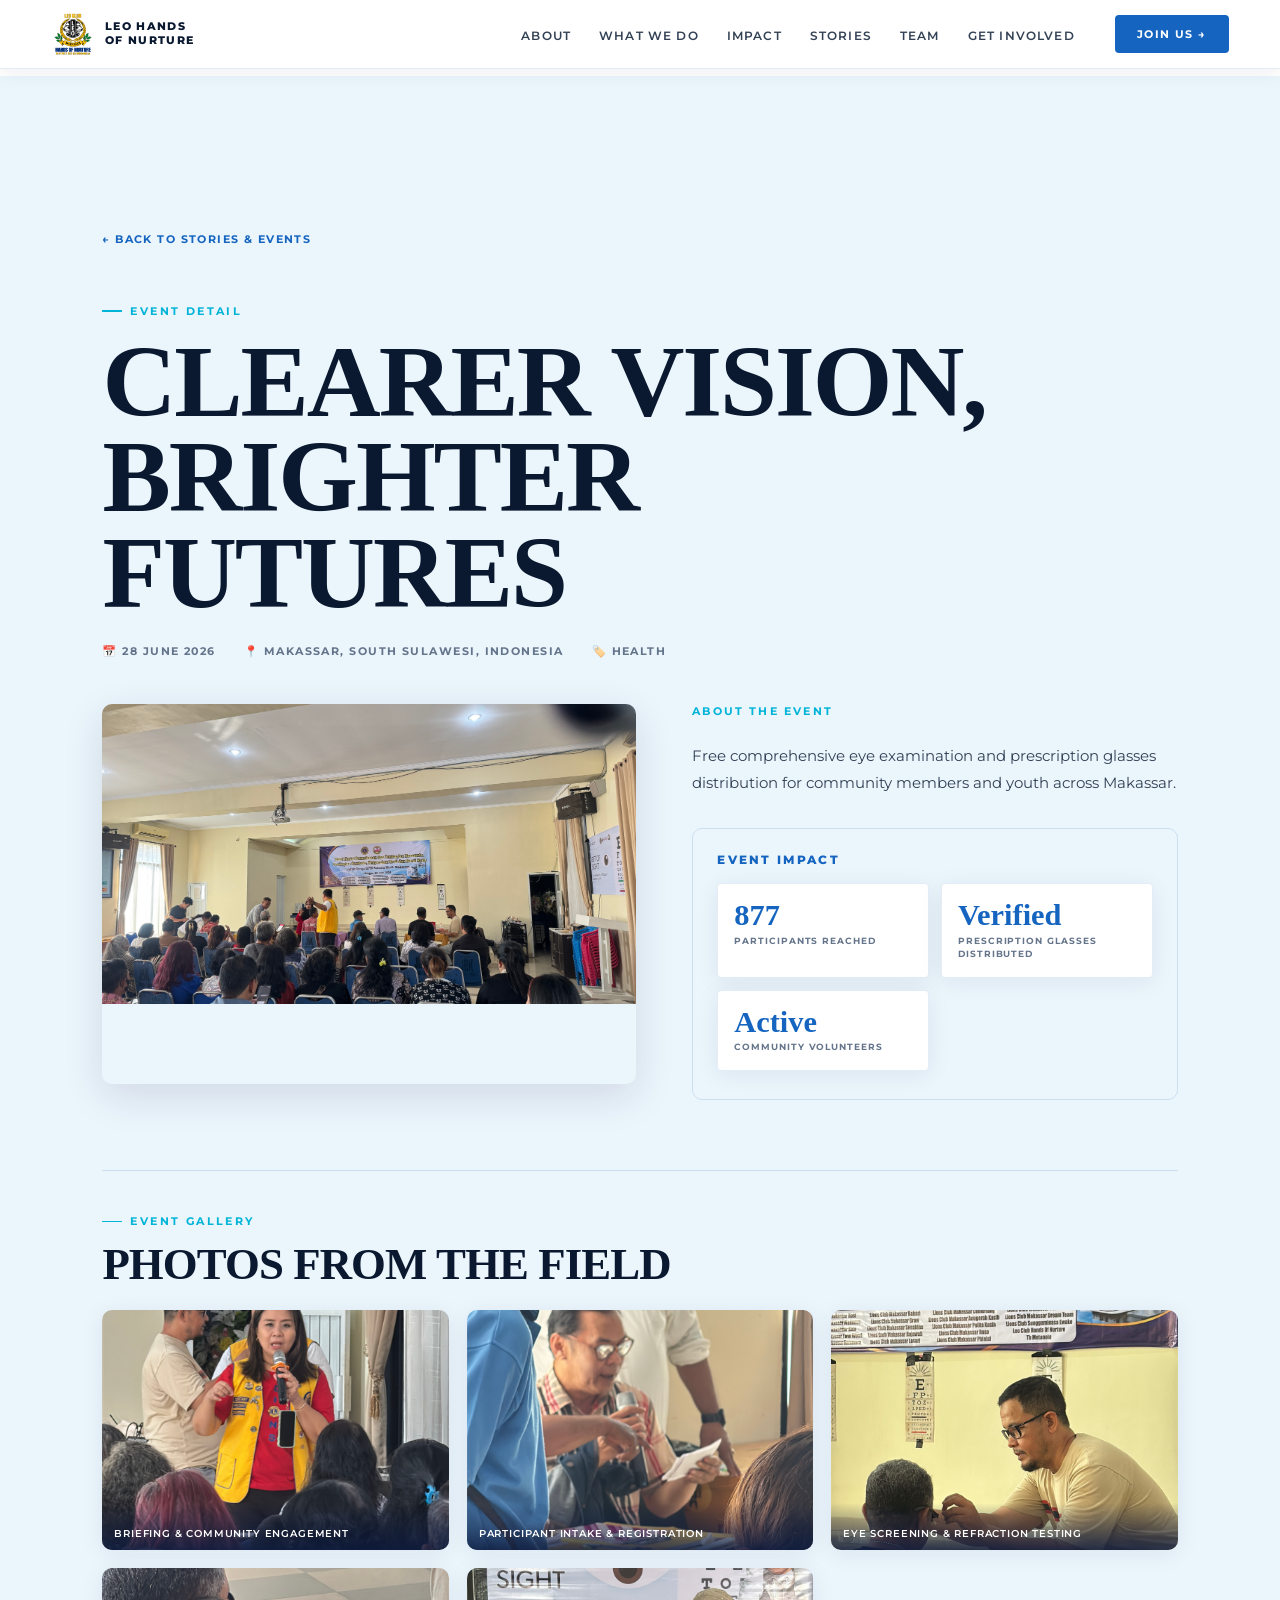
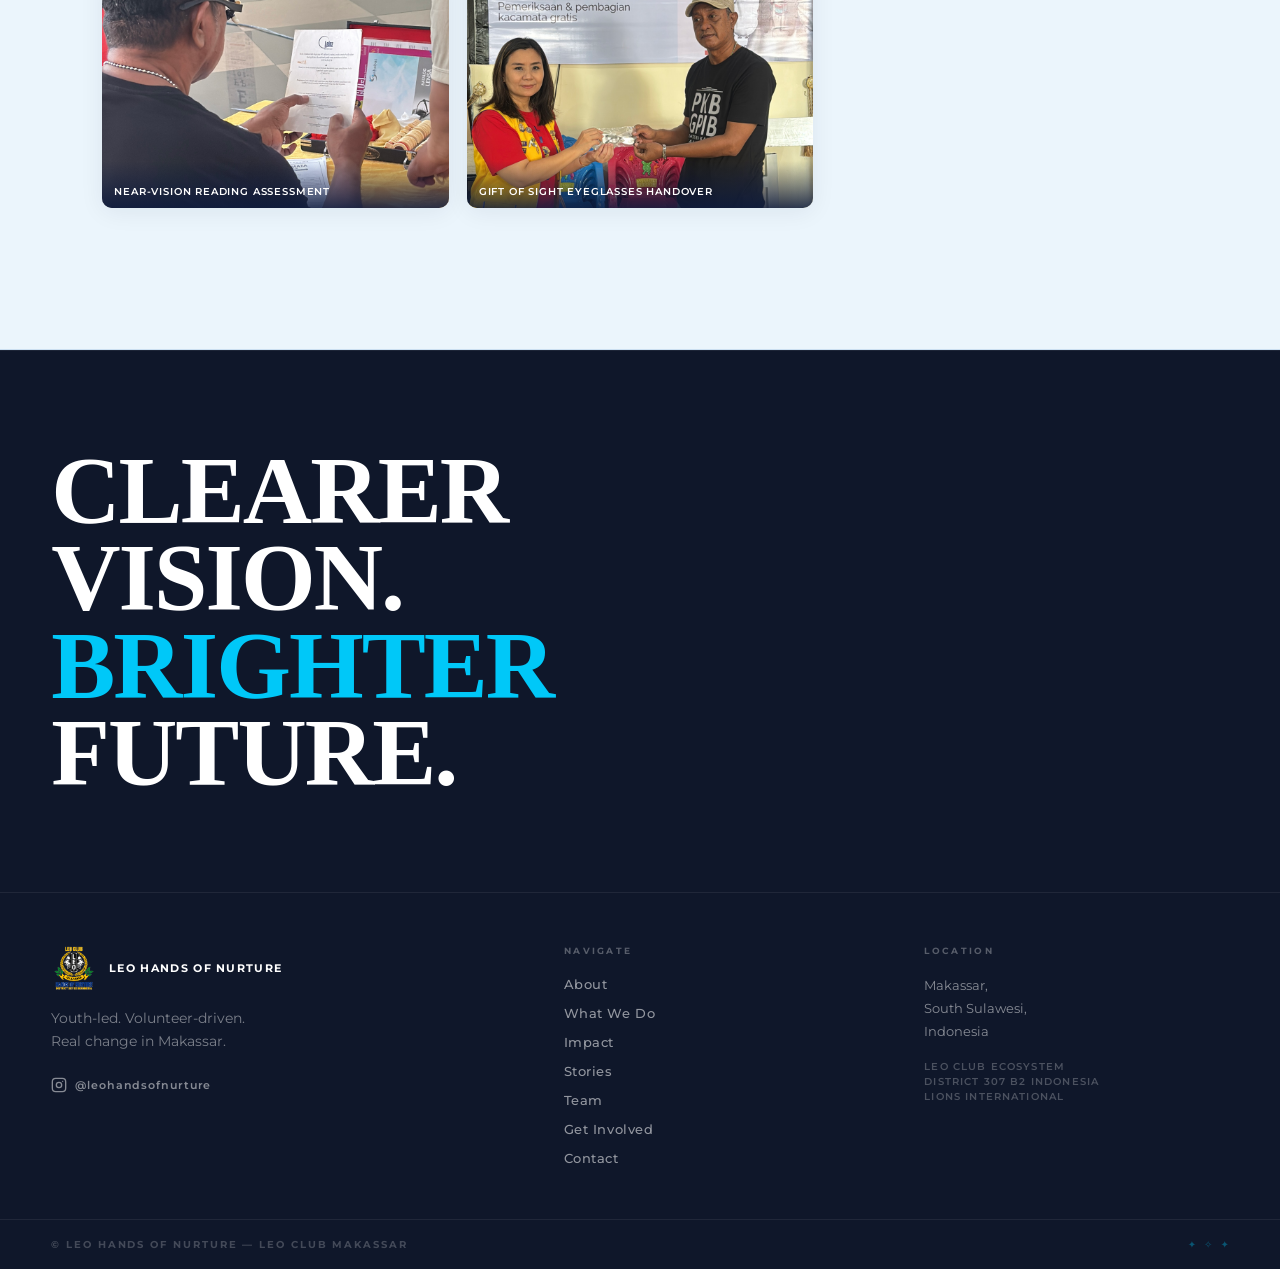
==== commit 463490ac: "Improve LHON cause animations and website interactions" ====
--- a/events/clearer-vision-brighter-futures.html
+++ b/events/clearer-vision-brighter-futures.html
@@ -73,7 +73,7 @@
         </div>
         <div class="event-detail-layout">
           <div class="event-main-image">
-            <img src="https://images.unsplash.com/photo-1576091160550-2173dba999ef?w=800&q=85" alt="Free eye examination at Clearer Vision event" loading="eager" />
+            <img src="../assets/images/IMG_4504.jpg" alt="Clearer Vision, Brighter Futures community outreach event" loading="eager" style="object-fit: cover; object-position: center 35%;" />
           </div>
           <div class="event-detail-copy">
             <h2 class="event-copy-heading">ABOUT THE EVENT</h2>
@@ -105,22 +105,46 @@
           <div class="section-label">EVENT GALLERY</div>
           <h2 id="event-gallery-heading" class="display-headline">PHOTOS FROM THE FIELD</h2>
           <div class="event-gallery-grid">
-            <div class="event-gallery-item">
-              <img src="https://images.unsplash.com/photo-1576091160550-2173dba999ef?w=700&q=80" alt="Free eye examination at Clearer Vision event" loading="lazy" />
-              <span class="event-gallery-caption">Free eye examination at Clearer Vision event</span>
-            </div>
-            <div class="event-gallery-item">
-              <img src="https://images.unsplash.com/photo-1509099836639-18ba1795216d?w=700&q=80" alt="Community member receiving prescription glasses" loading="lazy" />
-              <span class="event-gallery-caption">Community member receiving prescription glasses</span>
-            </div>
-            <div class="event-gallery-item">
-              <img src="https://images.unsplash.com/photo-1551076805-e1869033e561?w=700&q=80" alt="Healthcare outreach team in action" loading="lazy" />
-              <span class="event-gallery-caption">Healthcare outreach team in action</span>
+            <div class="event-gallery-item" data-caption="Briefing &amp; Community Engagement" data-cat="HEALTH" data-date="28 June 2026" tabindex="0" role="button" aria-label="View photo: Briefing &amp; Community Engagement">
+              <img src="../assets/images/IMG_4477.jpg" alt="Briefing &amp; Community Engagement" loading="lazy" />
+              <span class="event-gallery-caption">Briefing &amp; Community Engagement</span>
+            </div>
+            <div class="event-gallery-item" data-caption="Participant Intake &amp; Registration" data-cat="HEALTH" data-date="28 June 2026" tabindex="0" role="button" aria-label="View photo: Participant Intake &amp; Registration">
+              <img src="../assets/images/IMG_4486.jpg" alt="Participant Intake &amp; Registration" loading="lazy" />
+              <span class="event-gallery-caption">Participant Intake &amp; Registration</span>
+            </div>
+            <div class="event-gallery-item" data-caption="Eye Screening &amp; Refraction Testing" data-cat="HEALTH" data-date="28 June 2026" tabindex="0" role="button" aria-label="View photo: Eye Screening &amp; Refraction Testing">
+              <img src="../assets/images/IMG_4492.jpg" alt="Eye Screening &amp; Refraction Testing" loading="lazy" />
+              <span class="event-gallery-caption">Eye Screening &amp; Refraction Testing</span>
+            </div>
+            <div class="event-gallery-item" data-caption="Near-Vision Reading Assessment" data-cat="HEALTH" data-date="28 June 2026" tabindex="0" role="button" aria-label="View photo: Near-Vision Reading Assessment">
+              <img src="../assets/images/IMG_4495.jpg" alt="Near-Vision Reading Assessment" loading="lazy" />
+              <span class="event-gallery-caption">Near-Vision Reading Assessment</span>
+            </div>
+            <div class="event-gallery-item" data-caption="Gift of Sight Eyeglasses Handover" data-cat="HEALTH" data-date="28 June 2026" tabindex="0" role="button" aria-label="View photo: Gift of Sight Eyeglasses Handover">
+              <img src="../assets/images/IMG_4521.jpg" alt="Gift of Sight Eyeglasses Handover" loading="lazy" />
+              <span class="event-gallery-caption">Gift of Sight Eyeglasses Handover</span>
             </div>
           </div>
         </section>
       </div>
     </section>
+
+    <!-- ===================== LIGHTBOX ===================== -->
+    <div id="lightbox" class="lightbox" role="dialog" aria-modal="true" aria-label="Image viewer" hidden>
+      <button class="lightbox-close" id="lightbox-close" aria-label="Close image viewer">✕</button>
+      <button class="lightbox-prev" id="lightbox-prev" aria-label="Previous image">←</button>
+      <button class="lightbox-next" id="lightbox-next" aria-label="Next image">→</button>
+      <div class="lightbox-inner">
+        <img id="lightbox-img" src="" alt="" />
+        <div class="lightbox-info">
+          <span id="lightbox-caption"></span>
+          <span id="lightbox-cat" class="lightbox-cat"></span>
+          <span id="lightbox-date" class="lightbox-date"></span>
+        </div>
+      </div>
+    </div>
+    <div class="lightbox-overlay" id="lightbox-overlay" hidden></div>
   </main>
 
   <!-- ===================== FOOTER ===================== -->
--- a/styles.css
+++ b/styles.css
@@ -252,14 +252,15 @@
    NAVIGATION
    ============================================================ */
 #site-header {
-  position: fixed; top: 0; left: 0; right: 0; z-index: 1000;
+  position: fixed; top: 0; left: 0; right: 0; z-index: 1500;
   padding: 16px 0; background: transparent;
   transition: background var(--transition-normal), padding var(--transition-normal), box-shadow var(--transition-normal);
 }
 #site-header.scrolled {
-  background: rgba(255,255,255,0.96);
+  background: rgba(255, 255, 255, 0.98);
   backdrop-filter: blur(20px); -webkit-backdrop-filter: blur(20px);
-  padding: 10px 0; box-shadow: 0 2px 20px rgba(13,27,62,0.1);
+  padding: 10px 0; box-shadow: 0 2px 20px rgba(13, 27, 62, 0.08);
+  border-bottom: 1px solid var(--border-light);
 }
 
 /* When over hero (dark bg) and not yet scrolled on homepage */
@@ -338,7 +339,7 @@
 
 /* ── MOBILE MENU ── */
 .mobile-menu {
-  position: fixed; inset: 0; z-index: 1001;
+  position: fixed; inset: 0; z-index: 1600;
   background: var(--white); display: flex !important; flex-direction: column;
   transform: translateX(100%); transition: transform 0.4s cubic-bezier(0.4,0,0.2,1);
   visibility: hidden; pointer-events: none;
@@ -346,7 +347,7 @@
 .mobile-menu.open { transform: translateX(0); visibility: visible; pointer-events: auto; }
 
 .mobile-menu-overlay {
-  position: fixed; inset: 0; z-index: 1000;
+  position: fixed; inset: 0; z-index: 1550;
   background: rgba(13,27,62,0.45); opacity: 0; transition: opacity var(--transition-normal);
 }
 .mobile-menu-overlay:not([hidden]) { display: block; opacity: 1; }
@@ -655,12 +656,56 @@
 /* ============================================================
    WHAT WE DO
    ============================================================ */
-.section-what-we-do { background: var(--bg-off-white); padding: clamp(80px,10vw,140px) 0; overflow: hidden; }
-.wwd-header { max-width: 1400px; margin: 0 auto; padding: 0 clamp(20px,4vw,60px); margin-bottom: 56px; }
+.section-what-we-do {
+  background: var(--bg-off-white);
+  padding: clamp(80px,10vw,140px) 0;
+  overflow: hidden;
+  position: relative;
+  transition: background 0.5s ease;
+}
+html.cause-detail-active,
+body.cause-detail-active {
+  overflow: hidden !important;
+}
+.section-what-we-do.cause-detail-active {
+  overflow: visible;
+  position: relative;
+  z-index: 2100;
+  background: transparent;
+}
+.section-what-we-do.cause-detail-active .wwd-header {
+  opacity: 0;
+  transform: translateY(-8px);
+  pointer-events: none;
+  transition: opacity 0.35s ease, transform 0.35s ease;
+}
+.wwd-header {
+  max-width: 1400px;
+  margin: 0 auto;
+  padding: 0 clamp(20px,4vw,60px);
+  margin-bottom: 56px;
+  transition: opacity 0.5s cubic-bezier(0.22, 1, 0.36, 1), transform 0.5s cubic-bezier(0.22, 1, 0.36, 1);
+}
 .wwd-header .display-headline { font-size: clamp(2.5rem, 5vw, 5rem); margin-bottom: 12px; }
 .wwd-intro { font-size: 0.82rem; font-weight: 600; letter-spacing: 0.15em; text-transform: uppercase; color: var(--text-soft); }
-.wwd-grid { max-width: 1400px; margin: 0 auto; padding: 0 clamp(20px,4vw,60px); display: grid; grid-template-columns: 1.4fr 1fr 1fr 1fr; gap: 20px; align-items: start; }
-.wwd-grid-content { grid-column: 1 / -1; display: grid; grid-template-columns: repeat(4, 1fr); gap: 20px; }
+.wwd-grid {
+  max-width: 1400px;
+  margin: 0 auto;
+  padding: 0 clamp(20px,4vw,60px);
+  display: grid;
+  grid-template-columns: 1.4fr 1fr 1fr 1fr;
+  gap: 20px;
+  align-items: start;
+  position: relative;
+}
+.wwd-grid-content {
+  grid-column: 1 / -1;
+  display: grid;
+  grid-template-columns: repeat(4, 1fr);
+  gap: 20px;
+  position: relative;
+  z-index: 1;
+}
 
 /* ============================================================
   EVENT TIMELINE
@@ -727,18 +772,41 @@
 .event-gallery { max-width: 1200px; margin-top: 70px; padding-top: 36px; border-top: 1.5px solid var(--border-mid); }
 .event-gallery .display-headline { font-size: clamp(1.8rem, 3.5vw, 3rem); margin-bottom: 24px; }
 .event-gallery-grid { display: grid; grid-template-columns: repeat(3, 1fr); gap: 18px; margin-top: 20px; }
-.event-gallery-item { position: relative; border-radius: var(--radius-md); overflow: hidden; box-shadow: var(--shadow-card); height: 240px; }
+.event-gallery-item { position: relative; border-radius: var(--radius-md); overflow: hidden; box-shadow: var(--shadow-card); height: 240px; cursor: pointer; }
 .event-gallery-item img { width: 100%; height: 100%; object-fit: cover; transition: transform 0.5s ease; }
-.event-gallery-item:hover img { transform: scale(1.05); }
+.event-gallery-item:hover img, .event-gallery-item:focus-visible img { transform: scale(1.05); }
 .event-gallery-caption { position: absolute; bottom: 0; left: 0; right: 0; background: linear-gradient(transparent, rgba(13,27,62,0.85)); color: var(--white); font-size: 0.64rem; font-weight: 600; letter-spacing: 0.08em; text-transform: uppercase; padding: 24px 12px 10px; }
 .event-gallery-placeholder { color: var(--text-soft); font-size: 0.88rem; line-height: 1.7; }
 .wwd-card {
+  opacity: 1;
   background: var(--white); border: 1px solid var(--border-light); border-radius: var(--radius-md);
-  overflow: hidden; cursor: default;
+  overflow: hidden; cursor: pointer;
   transition: transform var(--transition-normal), box-shadow var(--transition-normal), border-color var(--transition-normal);
   position: relative;
-}
-.wwd-card:hover, .wwd-card:focus-visible { transform: translateY(-7px); box-shadow: var(--shadow-lift); border-color: var(--border-mid); }
+  will-change: transform, box-shadow, opacity;
+  transform-origin: center center;
+}
+.wwd-card.reveal {
+  opacity: 1;
+}
+.wwd-card.is-selected {
+  z-index: 2200 !important;
+  cursor: default;
+  pointer-events: auto;
+}
+.wwd-card.is-stacked {
+  pointer-events: none;
+  cursor: default;
+}
+.wwd-card.is-animating {
+  will-change: transform, opacity, box-shadow;
+}
+.wwd-card:not(.is-selected):not(.is-stacked):hover,
+.wwd-card:not(.is-selected):not(.is-stacked):focus-visible {
+  transform: translateY(-7px);
+  box-shadow: var(--shadow-lift);
+  border-color: var(--border-mid);
+}
 .wwd-card:hover .wwd-card-image img { transform: scale(1.06); }
 .wwd-card:hover .wwd-arrow { transform: translateX(6px); }
 .wwd-card-large .wwd-card-image { height: 280px; }
@@ -753,6 +821,396 @@
 .wwd-card-title { font-family: var(--font-body); font-size: clamp(0.82rem,1.1vw,0.95rem); font-weight: 800; letter-spacing: 0.07em; text-transform: uppercase; color: var(--text-dark); margin-bottom: 10px; line-height: 1.35; }
 .wwd-card-content p { font-size: 0.82rem; line-height: 1.67; color: var(--text-soft); margin-bottom: 14px; }
 .wwd-arrow { font-size: 1.2rem; color: var(--campaign-blue); display: inline-block; transition: transform var(--transition-fast); }
+
+/* What We Do Cause Graphics (Lions Global Causes) */
+.wwd-card-graphic-wrap {
+  height: 200px;
+  background: linear-gradient(135deg, var(--bg-light-blue) 0%, #e2eef9 100%);
+  display: flex;
+  align-items: center;
+  justify-content: center;
+  position: relative;
+  overflow: hidden;
+  border-bottom: 1px solid var(--border-light);
+}
+.wwd-cause-graphic {
+  display: flex;
+  flex-direction: column;
+  align-items: center;
+  justify-content: center;
+  gap: 12px;
+  width: 100%;
+  height: 100%;
+  padding: 20px;
+  transition: transform var(--transition-normal);
+}
+.wwd-card:hover .wwd-cause-graphic {
+  transform: scale(1.05);
+}
+.wwd-cause-graphic .cause-svg {
+  width: 52px;
+  height: 52px;
+  color: var(--campaign-blue);
+  transition: color var(--transition-fast), transform var(--transition-fast);
+}
+.cause-childhood-cancer .cause-svg { color: #d97706; }
+.cause-diabetes .cause-svg { color: #0284c7; }
+.cause-disaster-relief .cause-svg { color: #0369a1; }
+.cause-environment .cause-svg { color: #059669; }
+.cause-hunger .cause-svg { color: #b45309; }
+.cause-youth .cause-svg { color: #1d4ed8; }
+
+.wwd-cause-badge {
+  font-family: var(--font-body);
+  font-size: 0.65rem;
+  font-weight: 800;
+  letter-spacing: 0.14em;
+  text-transform: uppercase;
+  color: var(--campaign-blue);
+  background: rgba(255, 255, 255, 0.9);
+  backdrop-filter: blur(4px);
+  padding: 4px 12px;
+  border-radius: 999px;
+  border: 1px solid var(--border-mid);
+  box-shadow: 0 2px 8px rgba(13,27,62,0.06);
+}
+
+/* ── WHAT WE DO / CAUSE MODAL (FULL-SCREEN SPLIT LAYOUT) ── */
+.cause-modal-backdrop {
+  position: fixed;
+  inset: 0;
+  width: 100vw;
+  height: 100vh;
+  height: 100dvh;
+  z-index: 2000;
+  background: rgba(240, 246, 252, 0.94);
+  backdrop-filter: blur(18px);
+  -webkit-backdrop-filter: blur(18px);
+  opacity: 0;
+  cursor: pointer;
+  pointer-events: none;
+  transition: opacity 0.5s cubic-bezier(0.22, 1, 0.36, 1);
+  display: none;
+}
+.cause-modal-backdrop:not([hidden]) {
+  display: block;
+}
+.cause-modal-backdrop.open {
+  opacity: 1;
+  pointer-events: auto;
+}
+
+.cause-modal-overlay {
+  position: fixed;
+  inset: 0;
+  width: 100vw;
+  height: 100vh;
+  height: 100dvh;
+  z-index: 2300;
+  display: none;
+  padding: clamp(20px, 2.2vw, 28px);
+  box-sizing: border-box;
+  overflow: hidden;
+  pointer-events: none;
+}
+.cause-modal-overlay:not([hidden]) {
+  display: block;
+}
+
+.cause-modal-container {
+  display: grid;
+  grid-template-columns: 48% 52%;
+  gap: clamp(20px, 2vw, 28px);
+  width: 100%;
+  height: 100%;
+  min-width: 0;
+  min-height: 0;
+  box-sizing: border-box;
+  position: relative;
+  pointer-events: none;
+}
+
+/* LEFT COLUMN: Selected Card Presentation Stage */
+.cause-modal-left-stage {
+  width: 100%;
+  height: 100%;
+  min-width: 0;
+  min-height: 0;
+  box-sizing: border-box;
+  display: flex;
+  align-items: center;
+  justify-content: center;
+  position: relative;
+  pointer-events: none;
+}
+
+/* RIGHT COLUMN: Cause Detail Panel */
+.cause-modal-dialog {
+  width: 100%;
+  height: 100%;
+  min-width: 0;
+  min-height: 0;
+  box-sizing: border-box;
+  background: var(--white);
+  border: 1.5px solid var(--border-light);
+  border-radius: var(--radius-xl);
+  padding: clamp(32px, 3.8vw, 56px);
+  box-shadow: 0 24px 60px rgba(13, 27, 62, 0.12), 0 8px 24px rgba(13, 27, 62, 0.05);
+  position: relative;
+  display: flex;
+  flex-direction: column;
+  justify-content: center;
+  overflow-y: auto;
+  opacity: 0;
+  transform: translateX(40px);
+  transition: opacity 0.55s cubic-bezier(0.22, 1, 0.36, 1) 0.08s, transform 0.55s cubic-bezier(0.22, 1, 0.36, 1) 0.08s;
+  pointer-events: auto;
+}
+.cause-modal-overlay.open .cause-modal-dialog {
+  opacity: 1;
+  transform: translateX(0);
+}
+
+.cause-modal-close {
+  position: absolute;
+  top: clamp(20px, 2.2vw, 32px);
+  right: clamp(20px, 2.2vw, 32px);
+  width: 44px;
+  height: 44px;
+  border-radius: 50%;
+  background: var(--white);
+  border: 1.5px solid var(--border-mid);
+  color: var(--text-dark);
+  font-size: 1.15rem;
+  font-weight: 700;
+  display: flex;
+  align-items: center;
+  justify-content: center;
+  cursor: pointer;
+  z-index: 20;
+  box-shadow: 0 4px 14px rgba(13, 27, 62, 0.1);
+  transition: background var(--transition-fast), color var(--transition-fast), transform var(--transition-fast), border-color var(--transition-fast);
+}
+.cause-modal-close:hover,
+.cause-modal-close:focus-visible {
+  background: var(--campaign-blue);
+  color: var(--white);
+  border-color: var(--campaign-blue);
+  transform: rotate(90deg);
+}
+
+.cause-modal-body-container {
+  display: flex;
+  flex-direction: column;
+  width: 100%;
+}
+
+.cause-modal-meta {
+  display: flex;
+  align-items: center;
+  gap: 12px;
+  margin-bottom: 18px;
+}
+
+.cause-modal-num-badge {
+  font-family: var(--font-body);
+  font-size: 0.72rem;
+  font-weight: 800;
+  letter-spacing: 0.14em;
+  text-transform: uppercase;
+  color: var(--campaign-blue);
+  background: var(--light-blue);
+  border: 1.5px solid var(--border-mid);
+  padding: 5px 14px;
+  border-radius: var(--radius-sm);
+}
+
+.cause-modal-tag {
+  font-family: var(--font-body);
+  font-size: 0.68rem;
+  font-weight: 700;
+  letter-spacing: 0.14em;
+  text-transform: uppercase;
+  color: var(--text-soft);
+}
+
+.cause-modal-title {
+  font-family: var(--font-display);
+  font-size: clamp(2.4rem, 4vw, 3.8rem);
+  font-weight: 700;
+  line-height: 1.1;
+  color: var(--text-dark);
+  text-transform: uppercase;
+  margin-bottom: 20px;
+}
+
+.cause-modal-divider {
+  width: 56px;
+  height: 3px;
+  background: var(--campaign-blue);
+  border-radius: 2px;
+  margin-bottom: 22px;
+}
+
+.cause-modal-desc {
+  font-family: var(--font-body);
+  font-size: clamp(1.02rem, 1.3vw, 1.2rem);
+  line-height: 1.8;
+  color: var(--text-mid);
+  max-width: 660px;
+  margin-bottom: 32px;
+}
+
+.cause-modal-pillar-highlight {
+  display: grid;
+  grid-template-columns: repeat(3, 1fr);
+  gap: 14px;
+  margin-bottom: 32px;
+  max-width: 660px;
+}
+
+.cause-highlight-item {
+  background: var(--bg-light-blue);
+  border: 1px solid var(--border-light);
+  border-radius: var(--radius-sm);
+  padding: 12px 14px;
+  display: flex;
+  flex-direction: column;
+  gap: 4px;
+}
+
+.cause-highlight-label {
+  font-family: var(--font-body);
+  font-size: 0.58rem;
+  font-weight: 700;
+  letter-spacing: 0.14em;
+  text-transform: uppercase;
+  color: var(--text-soft);
+}
+
+.cause-highlight-val {
+  font-family: var(--font-body);
+  font-size: 0.76rem;
+  font-weight: 800;
+  letter-spacing: 0.08em;
+  text-transform: uppercase;
+  color: var(--campaign-blue);
+}
+
+.cause-modal-actions {
+  display: flex;
+  align-items: center;
+  gap: 16px;
+}
+
+.cause-modal-cta-btn {
+  font-family: var(--font-body);
+  font-size: 0.76rem;
+  font-weight: 800;
+  letter-spacing: 0.12em;
+  text-transform: uppercase;
+  color: var(--white);
+  background: var(--campaign-blue);
+  text-decoration: none;
+  padding: 14px 30px;
+  border-radius: var(--radius-sm);
+  cursor: pointer;
+  transition: background var(--transition-fast), transform var(--transition-fast), box-shadow var(--transition-fast);
+  box-shadow: 0 4px 16px rgba(21, 101, 192, 0.3);
+  display: inline-flex;
+  align-items: center;
+  justify-content: center;
+}
+.cause-modal-cta-btn:hover,
+.cause-modal-cta-btn:focus-visible {
+  background: var(--royal-blue);
+  transform: translateY(-2px);
+  box-shadow: 0 8px 24px rgba(21, 101, 192, 0.4);
+}
+
+.cause-modal-close-btn {
+  font-family: var(--font-body);
+  font-size: 0.76rem;
+  font-weight: 700;
+  letter-spacing: 0.12em;
+  text-transform: uppercase;
+  color: var(--text-mid);
+  background: var(--bg-light-blue);
+  border: 1px solid var(--border-mid);
+  padding: 14px 26px;
+  border-radius: var(--radius-sm);
+  cursor: pointer;
+  transition: background var(--transition-fast), color var(--transition-fast);
+}
+.cause-modal-close-btn:hover,
+.cause-modal-close-btn:focus-visible {
+  background: var(--white);
+  color: var(--campaign-blue);
+}
+
+@media (max-width: 960px) {
+  .cause-modal-overlay {
+    padding: 16px 16px 32px;
+    overflow-y: auto;
+    pointer-events: auto;
+    -webkit-overflow-scrolling: touch;
+  }
+  .cause-modal-container {
+    grid-template-columns: 1fr;
+    gap: 16px;
+    height: auto;
+    min-height: auto;
+  }
+  .cause-modal-left-stage {
+    min-height: 340px;
+    height: 380px;
+  }
+  .cause-modal-dialog {
+    height: auto;
+    padding: 36px 22px 32px;
+    transform: translateY(24px);
+  }
+  .cause-modal-meta {
+    padding-right: 48px;
+    flex-wrap: wrap;
+    gap: 8px;
+  }
+  .cause-modal-close {
+    top: 16px;
+    right: 16px;
+    width: 38px;
+    height: 38px;
+    font-size: 1rem;
+  }
+  .cause-modal-overlay.open .cause-modal-dialog {
+    transform: translateY(0);
+  }
+  .cause-modal-title {
+    font-size: clamp(1.8rem, 6vw, 2.4rem);
+    margin-bottom: 14px;
+  }
+  .cause-modal-desc {
+    font-size: 0.95rem;
+    line-height: 1.7;
+    margin-bottom: 22px;
+  }
+  .cause-modal-pillar-highlight {
+    grid-template-columns: 1fr;
+    gap: 8px;
+    margin-bottom: 24px;
+  }
+  .cause-modal-actions {
+    flex-direction: column;
+    align-items: stretch;
+    gap: 10px;
+  }
+  .cause-modal-cta-btn,
+  .cause-modal-close-btn {
+    width: 100%;
+    text-align: center;
+  }
+}
+
 
 /* ============================================================
    INITIATIVES
@@ -2055,7 +2513,7 @@
 /* ============================================================
    COLLABORATE / CONTACT
    ============================================================ */
-.section-collaborate { background: var(--bg-white); padding: clamp(80px,10vw,140px) clamp(20px,4vw,60px); }
+.section-collaborate { background: var(--bg-white); padding: clamp(80px,10vw,140px) clamp(20px,4vw,60px); scroll-margin-top: 84px; }
 .collab-grid { max-width: 1200px; margin: 0 auto; display: grid; grid-template-columns: 1fr 1fr; gap: 80px; align-items: start; }
 .collab-headline { font-size: clamp(2.4rem, 4.2vw, 4.2rem); margin-bottom: 20px; line-height: 0.96; }
 .collab-body { font-size: 0.92rem; line-height: 1.77; color: var(--text-mid); margin-bottom: 26px; }
@@ -2213,6 +2671,7 @@
   .team-faces-row { gap: 8px; }
   .story-modal-body { padding: 24px 20px 32px; }
   .wwd-grid-content { grid-template-columns: repeat(2, minmax(0, 1fr)); }
+  .event-gallery-grid { grid-template-columns: repeat(2, minmax(0, 1fr)); }
   .event-timeline { padding: 8px 0 24px; }
   .event-timeline::before { left: 16px; top: 12px; bottom: 20px; transform: none; }
   .timeline-row { display: block; position: relative; padding-left: 44px; margin-bottom: 40px; }
@@ -2263,7 +2722,7 @@
   .team-card-featured .team-card-img { height: 260px; }
   .story-modal-image { height: 200px; }
   .story-modal-body { padding: 20px 16px 28px; }
-  .wwd-grid-content, .member-grid { grid-template-columns: 1fr; }
+  .wwd-grid-content, .member-grid, .event-gallery-grid { grid-template-columns: 1fr; }
   .team-members-grid, .team-grid-executive { grid-template-columns: 1fr; }
   .team-avatar-circle { width: 120px; height: 120px; }
   .modal-portrait-circle { width: 130px; height: 130px; }
